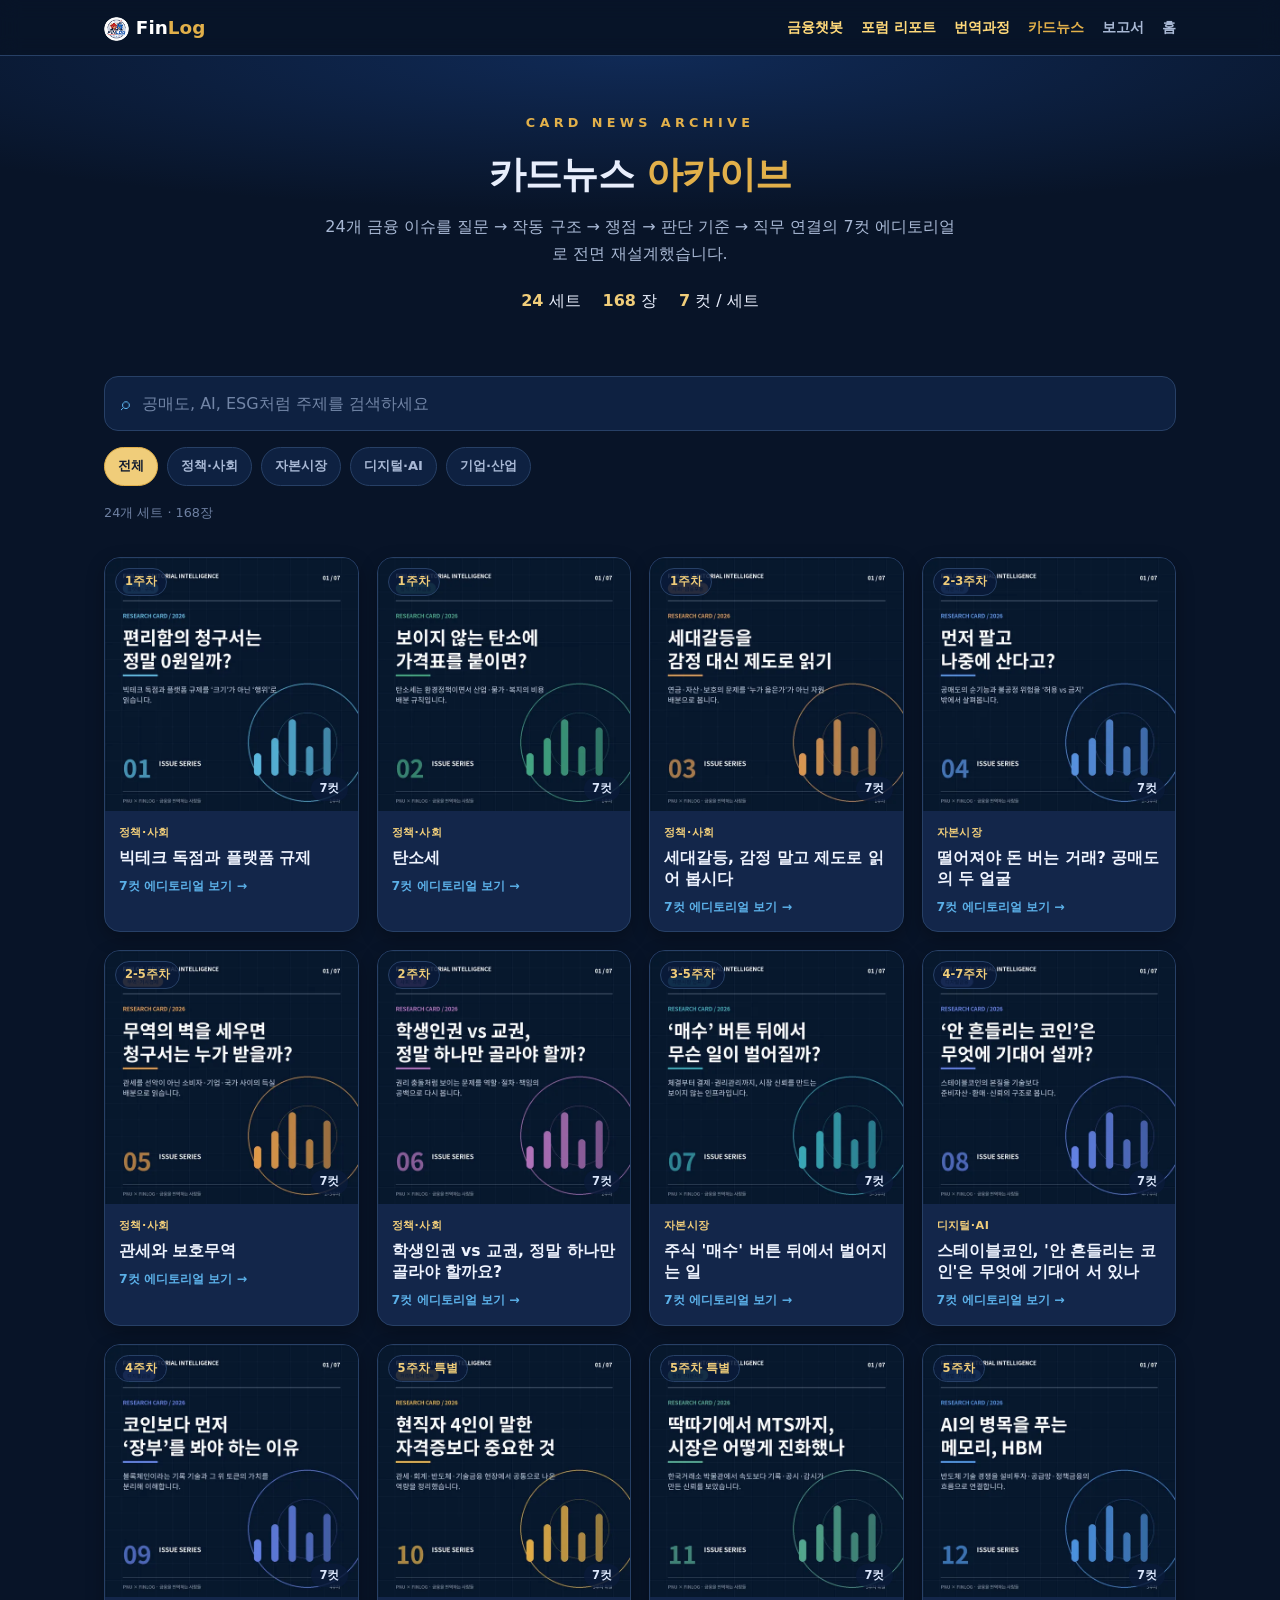
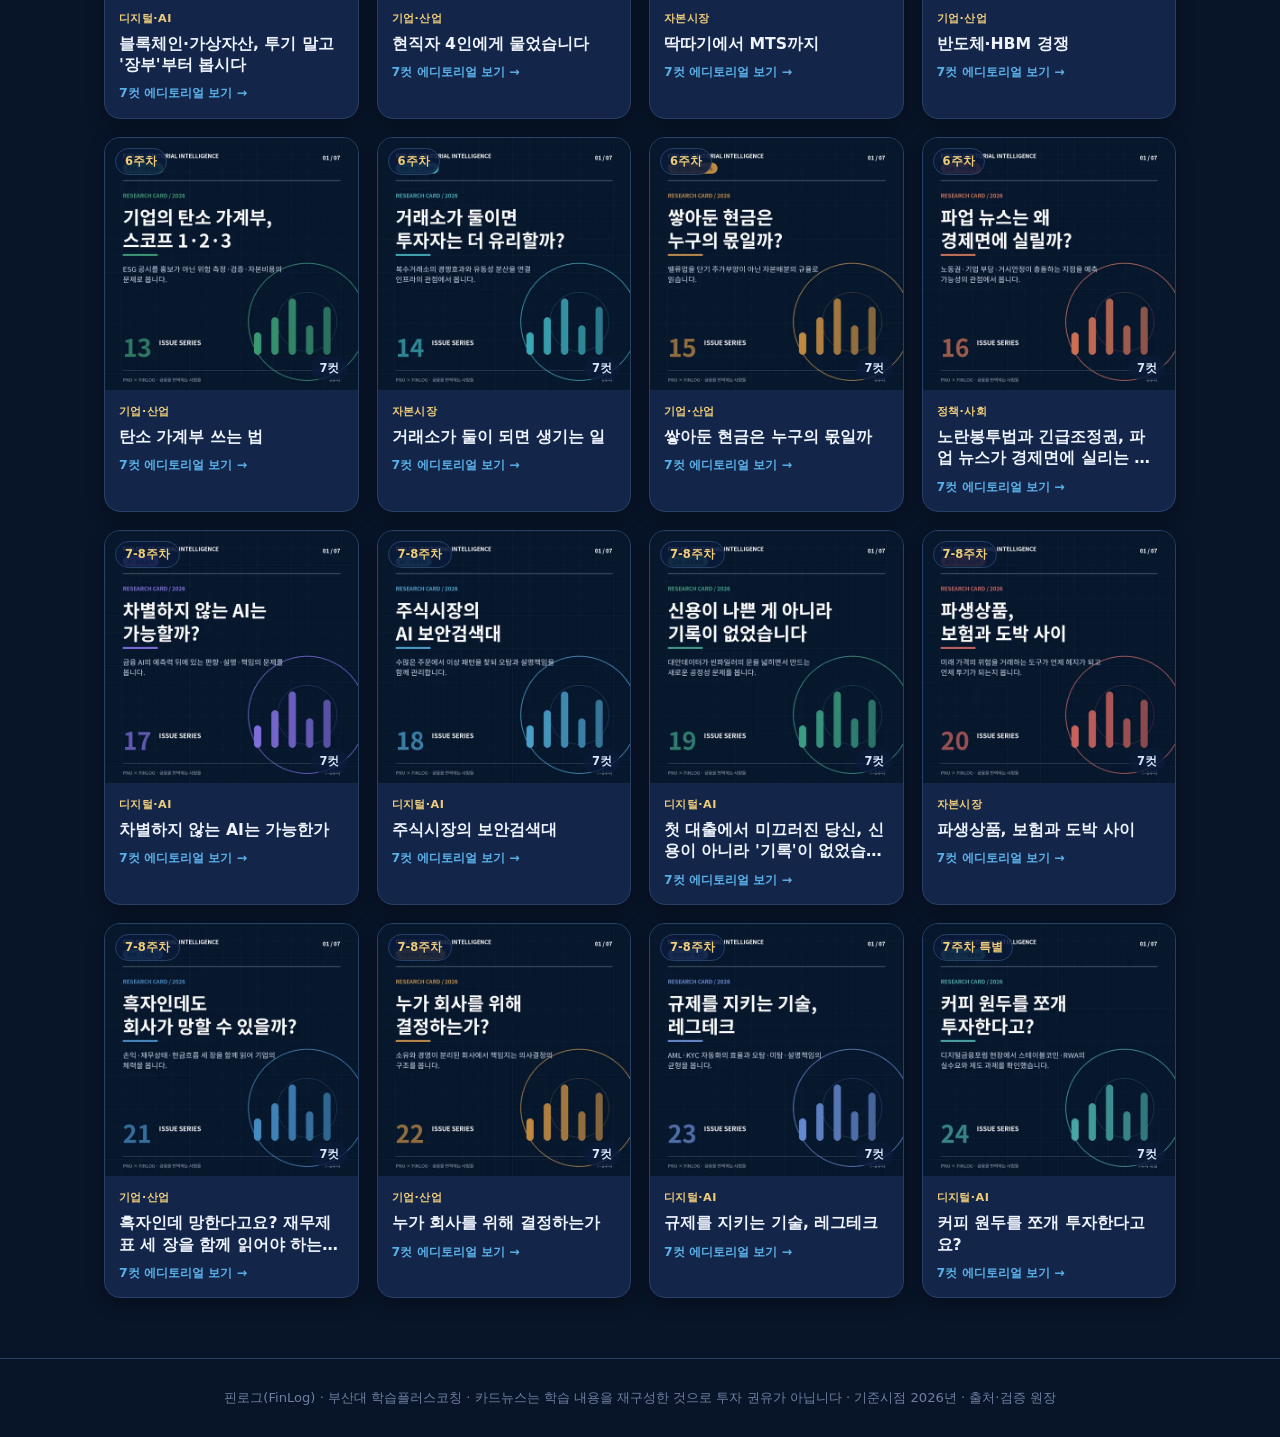
==== cards.html @ 8cf49120 "Refresh FinLog portfolio and source review" ====
<!DOCTYPE html>
<html lang="ko">
<head>
<meta charset="UTF-8"><meta http-equiv="Content-Security-Policy" content="default-src 'self'; script-src 'self' 'unsafe-inline'; style-src 'self' 'unsafe-inline'; img-src 'self' data:; font-src 'self' data:; connect-src 'none'; object-src 'none'; base-uri 'self'; form-action 'none'"><meta name="referrer" content="strict-origin-when-cross-origin">
<meta name="viewport" content="width=device-width, initial-scale=1.0">
<meta name="description" content="핀로그(FinLog) 카드뉴스 아카이브 — 24개 금융·시사 주제를 질문·구조·쟁점·판단 기준의 7컷 에디토리얼로 재설계한 총 168장.">
<link rel="icon" href="assets/images/brand/finlog-mark.png">
<title>카드뉴스 · 핀로그 포트폴리오</title>
<link rel="stylesheet" href="assets/site-upgrade.css">
<script defer src="assets/site-upgrade.js"></script>
<style>
:root{--navy:#0a1b3a;--navy2:#0d2350;--card:#13264a;--bd:#274066;--cyan:#5bb0e8;--gold:#e2b04a;--gold2:#f0cd7a;--white:#fff;--gray:#a8b8d4;--grayd:#6e80a2;--bg:#081428}
*{margin:0;padding:0;box-sizing:border-box}
html{scroll-behavior:smooth}
body{font-family:'Pretendard','Apple SD Gothic Neo','Malgun Gothic','Segoe UI',system-ui,sans-serif;background:var(--bg);color:#e8eefc;line-height:1.7;-webkit-font-smoothing:antialiased;overflow-x:hidden}
.wrap{max-width:1120px;margin:0 auto;padding:0 24px}
a{color:inherit;text-decoration:none}
nav{position:sticky;top:0;z-index:50;background:rgba(8,20,40,.85);backdrop-filter:blur(10px);border-bottom:1px solid var(--bd)}
nav .wrap{display:flex;align-items:center;gap:18px;flex-wrap:wrap;padding:12px 24px}
.logo{font-size:1.15rem;font-weight:800;color:#fff;margin-right:auto}.logo b{color:var(--gold)}
nav .l{font-size:.9rem;color:var(--gray);font-weight:600;transition:.2s}nav .l:hover{color:var(--gold2)}
nav .l.ext{color:#ffd97a}nav .l.on{color:var(--gold);font-weight:800}
.hero{padding:56px 0 30px;text-align:center;background:radial-gradient(120% 90% at 50% 0%,#102a56 0%,var(--bg) 60%)}
.eyebrow{font-size:.8rem;letter-spacing:.34em;color:var(--gold);font-weight:800}
h1{font-size:2.3rem;font-weight:900;margin:10px 0 6px;letter-spacing:-.02em}h1 .a{color:var(--gold)}
.sub{color:var(--gray);font-size:1rem;max-width:640px;margin:0 auto}
.stat{display:inline-flex;gap:22px;margin-top:20px;flex-wrap:wrap;justify-content:center}
.stat b{color:var(--gold2)}
.archive-tools{padding:32px 0 0;display:grid;gap:16px}
.search{display:flex;align-items:center;gap:12px;background:#0e2141;border:1px solid var(--bd);border-radius:14px;padding:0 16px;transition:.2s}
.search:focus-within{border-color:var(--cyan);box-shadow:0 0 0 3px rgba(91,176,232,.12)}
.search span{color:var(--cyan);font-size:1.1rem}
.search input{width:100%;padding:13px 0;background:transparent;border:0;outline:0;color:#fff;font:inherit}
.search input::placeholder{color:#7285a6}
.filters{display:flex;flex-wrap:wrap;gap:9px}
.filter{border:1px solid var(--bd);border-radius:999px;background:#0e2141;color:var(--gray);padding:7px 13px;font:inherit;font-size:.82rem;font-weight:750;cursor:pointer;transition:.18s}
.filter:hover,.filter.on{border-color:var(--gold);color:#101b30;background:var(--gold2)}
.result{color:var(--grayd);font-size:.8rem}
.grid{display:grid;grid-template-columns:repeat(auto-fill,minmax(230px,1fr));gap:18px;padding:34px 0 60px}
.set{position:relative;border-radius:16px;overflow:hidden;border:1px solid var(--bd);background:var(--card);cursor:pointer;transition:.22s;box-shadow:0 6px 18px rgba(0,0,0,.28)}
.set:hover{transform:translateY(-5px);border-color:var(--gold);box-shadow:0 14px 30px rgba(0,0,0,.45)}
.set .cv{position:relative;aspect-ratio:1/1;overflow:hidden;background:#0d2350}
.set .cv img{width:100%;height:100%;object-fit:cover;display:block}
.set .badge{position:absolute;top:10px;left:10px;background:rgba(10,27,58,.85);color:var(--gold2);font-size:.72rem;font-weight:800;padding:3px 9px;border-radius:20px;border:1px solid var(--bd)}
.set .cnt{position:absolute;bottom:10px;right:10px;background:rgba(10,27,58,.8);color:#dbe6fb;font-size:.72rem;font-weight:700;padding:2px 8px;border-radius:20px}
.set .meta{padding:12px 14px 14px}
.set .topic{font-size:.7rem;color:var(--gold2);font-weight:800;letter-spacing:.04em;margin-bottom:5px}
.set .meta h3{font-size:.98rem;font-weight:800;color:#eef3fe;line-height:1.35;display:-webkit-box;-webkit-line-clamp:2;-webkit-box-orient:vertical;overflow:hidden}
.set .meta .go{margin-top:7px;font-size:.78rem;color:var(--cyan);font-weight:700}
.empty{grid-column:1/-1;border:1px dashed var(--bd);border-radius:16px;padding:56px 20px;text-align:center;color:var(--gray)}
footer{border-top:1px solid var(--bd);padding:28px 0;text-align:center;color:var(--grayd);font-size:.82rem}
/* 라이트박스 */
.lb{position:fixed;inset:0;z-index:100;background:rgba(4,9,20,.94);display:none;flex-direction:column;align-items:center;justify-content:center;padding:20px}
.lb.open{display:flex}
.lb .ttl{color:#dbe6fb;font-weight:800;font-size:1rem;margin-bottom:10px;text-align:center;padding:0 50px}
.lb .stage{position:relative;display:flex;align-items:center;justify-content:center;max-width:96vw}
.lb img{max-width:min(560px,92vw);max-height:74vh;border-radius:12px;box-shadow:0 20px 50px rgba(0,0,0,.6);background:#0d2350}
.lb .nav{position:absolute;top:50%;transform:translateY(-50%);width:52px;height:52px;border-radius:50%;background:rgba(226,176,74,.92);color:#241a04;border:none;font-size:1.6rem;font-weight:900;cursor:pointer;display:flex;align-items:center;justify-content:center;transition:.15s;z-index:2}
.lb .nav:hover{background:var(--gold2)}.lb .prev{left:-8px}.lb .next{right:-8px}
.lb .nav:disabled{opacity:.3;cursor:default}
.lb .bar{margin-top:14px;display:flex;gap:14px;align-items:center;color:#cfd9ee;font-weight:700}
.lb .dots{display:flex;gap:6px}
.lb .dot{width:8px;height:8px;border-radius:50%;background:#3a4d73;cursor:pointer}.lb .dot.on{background:var(--gold)}
.lb .close{position:absolute;top:16px;right:20px;width:42px;height:42px;border-radius:50%;background:rgba(255,255,255,.12);color:#fff;border:none;font-size:1.3rem;cursor:pointer}
.lb .close:hover{background:rgba(255,255,255,.25)}
.lb .hint{position:absolute;bottom:16px;color:var(--grayd);font-size:.76rem}
@media(max-width:560px){h1{font-size:1.8rem}.lb .nav{width:44px;height:44px;font-size:1.3rem}.lb .prev{left:0}.lb .next{right:0}}
</style>
<meta property="og:type" content="website">
<meta property="og:url" content="https://c1yun.github.io/finlog/">
<meta property="og:image" content="https://c1yun.github.io/finlog/og.png">
<meta property="og:image:width" content="1200"><meta property="og:image:height" content="630">
<meta name="twitter:card" content="summary_large_image">
<meta name="twitter:image" content="https://c1yun.github.io/finlog/og.png">
<meta property="og:title" content="핀로그 FinLog · 금융을 번역하는 사람들">
<meta property="og:description" content="부산대 학습플러스코칭 · 금융·시사 24개 주제를 카드뉴스·보고서·챗봇·번역과정으로 정리한 금융 학습 포트폴리오">
</head>
<body>
<nav><div class="wrap">
  <a class="logo" href="index.html"><img src="assets/images/brand/finlog-mark-small.png" alt="FinLog" style="height:1.35em;width:1.35em;border-radius:50%;vertical-align:middle;margin-right:7px" width="46" height="46" decoding="async">Fin<b>Log</b></a>
  <a class="l ext" href="chatbot.html">금융챗봇</a>
  <a class="l ext" href="forum.html">포럼 리포트</a>
  <a class="l ext" href="translator.html">번역과정</a>
  <a class="l on" href="cards.html">카드뉴스</a><a class="l" href="report.html">보고서</a>
  <a class="l" href="index.html">홈</a>
</div></nav>

<header class="hero"><div class="wrap">
  <div class="eyebrow">CARD NEWS ARCHIVE</div>
  <h1>카드뉴스 <span class="a">아카이브</span></h1>
  <p class="sub">24개 금융 이슈를 질문 → 작동 구조 → 쟁점 → 판단 기준 → 직무 연결의 7컷 에디토리얼로 전면 재설계했습니다.</p>
  <div class="stat"><div><b id="nSet">24</b> 세트</div><div><b id="nCard">168</b> 장</div><div><b>7</b> 컷 / 세트</div></div>
</div></header>

<main class="wrap" id="main-content">
  <section class="archive-tools" aria-label="카드뉴스 찾기">
    <label class="search"><span aria-hidden="true">⌕</span><input id="cardSearch" type="search" placeholder="공매도, AI, ESG처럼 주제를 검색하세요" autocomplete="off" aria-label="카드뉴스 검색"></label>
    <div class="filters" id="filters" aria-label="주제 분류"></div>
    <div class="result" id="result" aria-live="polite"></div>
  </section>
  <div class="grid" id="grid"></div>
</main>

<footer><div class="wrap">핀로그(FinLog) · 부산대 학습플러스코칭 · 카드뉴스는 학습 내용을 재구성한 것으로 투자 권유가 아닙니다 · 기준시점 2026년 · <a href="sources.html">출처·검증 원장</a></div></footer>

<div class="lb" id="lb" role="dialog" aria-modal="true">
  <button class="close" id="lbClose" aria-label="닫기">&times;</button>
  <div class="ttl" id="lbTtl"></div>
  <div class="stage">
    <button class="nav prev" id="lbPrev" aria-label="이전">&#8249;</button>
      <img id="lbImg" alt="카드뉴스" decoding="async">
    <button class="nav next" id="lbNext" aria-label="다음">&#8250;</button>
  </div>
  <div class="bar"><span id="lbCnt">1 / 7</span><div class="dots" id="lbDots"></div></div>
  <div class="hint">← → 넘기기 · Esc 닫기</div>
</div>

<script>
const SETS = [{"slug": "bigtech", "week": "1주차", "title": "빅테크 독점과 플랫폼 규제", "files": ["bigtech_01.png", "bigtech_02.png", "bigtech_03.png", "bigtech_04.png", "bigtech_05.png", "bigtech_06.png", "bigtech_07.png"]}, {"slug": "carbon-tax", "week": "1주차", "title": "탄소세", "files": ["carbon-tax_01.png", "carbon-tax_02.png", "carbon-tax_03.png", "carbon-tax_04.png", "carbon-tax_05.png", "carbon-tax_06.png", "carbon-tax_07.png"]}, {"slug": "generation-gap", "week": "1주차", "title": "세대갈등, 감정 말고 제도로 읽어 봅시다", "files": ["generation-gap_01.png", "generation-gap_02.png", "generation-gap_03.png", "generation-gap_04.png", "generation-gap_05.png", "generation-gap_06.png", "generation-gap_07.png"]}, {"slug": "short-selling", "week": "2-3주차", "title": "떨어져야 돈 버는 거래? 공매도의 두 얼굴", "files": ["short-selling_01.png", "short-selling_02.png", "short-selling_03.png", "short-selling_04.png", "short-selling_05.png", "short-selling_06.png", "short-selling_07.png"]}, {"slug": "trade-tariff", "week": "2-5주차", "title": "관세와 보호무역", "files": ["trade-tariff_01.png", "trade-tariff_02.png", "trade-tariff_03.png", "trade-tariff_04.png", "trade-tariff_05.png", "trade-tariff_06.png", "trade-tariff_07.png"]}, {"slug": "education-rights", "week": "2주차", "title": "학생인권 vs 교권, 정말 하나만 골라야 할까요?", "files": ["education-rights_01.png", "education-rights_02.png", "education-rights_03.png", "education-rights_04.png", "education-rights_05.png", "education-rights_06.png", "education-rights_07.png"]}, {"slug": "market-infra", "week": "3-5주차", "title": "주식 '매수' 버튼 뒤에서 벌어지는 일", "files": ["market-infra_01.png", "market-infra_02.png", "market-infra_03.png", "market-infra_04.png", "market-infra_05.png", "market-infra_06.png", "market-infra_07.png"]}, {"slug": "stablecoin", "week": "4-7주차", "title": "스테이블코인, '안 흔들리는 코인'은 무엇에 기대어 서 있나", "files": ["stablecoin_01.png", "stablecoin_02.png", "stablecoin_03.png", "stablecoin_04.png", "stablecoin_05.png", "stablecoin_06.png", "stablecoin_07.png"]}, {"slug": "blockchain", "week": "4주차", "title": "블록체인·가상자산, 투기 말고 '장부'부터 봅시다", "files": ["blockchain_01.png", "blockchain_02.png", "blockchain_03.png", "blockchain_04.png", "blockchain_05.png", "blockchain_06.png", "blockchain_07.png"]}, {"slug": "interview", "week": "5주차 특별", "title": "현직자 4인에게 물었습니다", "files": ["interview_01.png", "interview_02.png", "interview_03.png", "interview_04.png", "interview_05.png", "interview_06.png", "interview_07.png"]}, {"slug": "museum", "week": "5주차 특별", "title": "딱따기에서 MTS까지", "files": ["museum_01.png", "museum_02.png", "museum_03.png", "museum_04.png", "museum_05.png", "museum_06.png", "museum_07.png"]}, {"slug": "hbm", "week": "5주차", "title": "반도체·HBM 경쟁", "files": ["hbm_01.png", "hbm_02.png", "hbm_03.png", "hbm_04.png", "hbm_05.png", "hbm_06.png", "hbm_07.png"]}, {"slug": "esg", "week": "6주차", "title": "탄소 가계부 쓰는 법", "files": ["esg_01.png", "esg_02.png", "esg_03.png", "esg_04.png", "esg_05.png", "esg_06.png", "esg_07.png"]}, {"slug": "nxt", "week": "6주차", "title": "거래소가 둘이 되면 생기는 일", "files": ["nxt_01.png", "nxt_02.png", "nxt_03.png", "nxt_04.png", "nxt_05.png", "nxt_06.png", "nxt_07.png"]}, {"slug": "value-up", "week": "6주차", "title": "쌓아둔 현금은 누구의 몫일까", "files": ["value-up_01.png", "value-up_02.png", "value-up_03.png", "value-up_04.png", "value-up_05.png", "value-up_06.png", "value-up_07.png"]}, {"slug": "yellow-envelope", "week": "6주차", "title": "노란봉투법과 긴급조정권, 파업 뉴스가 경제면에 실리는 이유", "files": ["yellow-envelope_01.png", "yellow-envelope_02.png", "yellow-envelope_03.png", "yellow-envelope_04.png", "yellow-envelope_05.png", "yellow-envelope_06.png", "yellow-envelope_07.png"]}, {"slug": "ai-fairness", "week": "7-8주차", "title": "차별하지 않는 AI는 가능한가", "files": ["ai-fairness_01.png", "ai-fairness_02.png", "ai-fairness_03.png", "ai-fairness_04.png", "ai-fairness_05.png", "ai-fairness_06.png", "ai-fairness_07.png"]}, {"slug": "ai-surveillance", "week": "7-8주차", "title": "주식시장의 보안검색대", "files": ["ai-surveillance_01.png", "ai-surveillance_02.png", "ai-surveillance_03.png", "ai-surveillance_04.png", "ai-surveillance_05.png", "ai-surveillance_06.png", "ai-surveillance_07.png"]}, {"slug": "alt-data", "week": "7-8주차", "title": "첫 대출에서 미끄러진 당신, 신용이 아니라 '기록'이 없었습니다", "files": ["alt-data_01.png", "alt-data_02.png", "alt-data_03.png", "alt-data_04.png", "alt-data_05.png", "alt-data_06.png", "alt-data_07.png"]}, {"slug": "derivatives", "week": "7-8주차", "title": "파생상품, 보험과 도박 사이", "files": ["derivatives_01.png", "derivatives_02.png", "derivatives_03.png", "derivatives_04.png", "derivatives_05.png", "derivatives_06.png", "derivatives_07.png"]}, {"slug": "financials", "week": "7-8주차", "title": "흑자인데 망한다고요? 재무제표 세 장을 함께 읽어야 하는 이유", "files": ["financials_01.png", "financials_02.png", "financials_03.png", "financials_04.png", "financials_05.png", "financials_06.png", "financials_07.png"]}, {"slug": "governance", "week": "7-8주차", "title": "누가 회사를 위해 결정하는가", "files": ["governance_01.png", "governance_02.png", "governance_03.png", "governance_04.png", "governance_05.png", "governance_06.png", "governance_07.png"]}, {"slug": "regtech", "week": "7-8주차", "title": "규제를 지키는 기술, 레그테크", "files": ["regtech_01.png", "regtech_02.png", "regtech_03.png", "regtech_04.png", "regtech_05.png", "regtech_06.png", "regtech_07.png"]}, {"slug": "forum", "week": "7주차 특별", "title": "커피 원두를 쪼개 투자한다고요?", "files": ["forum_01.png", "forum_02.png", "forum_03.png", "forum_04.png", "forum_05.png", "forum_06.png", "forum_07.png"]}];
const grid = document.getElementById('grid');
const GROUPS = {
  '정책·사회': ['bigtech','carbon-tax','generation-gap','trade-tariff','education-rights','yellow-envelope'],
  '자본시장': ['short-selling','market-infra','museum','nxt','derivatives'],
  '디지털·AI': ['stablecoin','blockchain','ai-fairness','ai-surveillance','alt-data','regtech','forum'],
  '기업·산업': ['interview','hbm','esg','value-up','financials','governance']
};
const groupOf = slug => Object.keys(GROUPS).find(name => GROUPS[name].includes(slug)) || '기타';
const filters = document.getElementById('filters');
const search = document.getElementById('cardSearch');
const result = document.getElementById('result');
let activeGroup = '전체';
['전체', ...Object.keys(GROUPS)].forEach(name => {
  const button = document.createElement('button');
  button.type = 'button';
  button.className = `filter${name === '전체' ? ' on' : ''}`;
  button.textContent = name;
  button.addEventListener('click', () => {
    activeGroup = name;
    filters.querySelectorAll('.filter').forEach(item => item.classList.toggle('on', item === button));
    renderGrid();
  });
  filters.appendChild(button);
});
function renderGrid(){
 grid.innerHTML = '';
 const query = search.value.trim().toLocaleLowerCase('ko');
 let count = 0;
 SETS.forEach((s, i) => {
  const group = groupOf(s.slug);
  if(activeGroup !== '전체' && group !== activeGroup) return;
  if(query && !`${s.title} ${s.week}`.toLocaleLowerCase('ko').includes(query)) return;
  const el = document.createElement('div');
  el.className = 'set';
  el.setAttribute('role', 'button');
  el.setAttribute('tabindex', '0');
  el.setAttribute('aria-label', `${s.title} 카드뉴스 ${s.files.length}컷 보기`);
  const cover = s.files[0].replace(/\.png$/, '.webp');
  el.innerHTML = `<div class="cv"><span class="badge">${s.week}</span><img loading="lazy" decoding="async" width="560" height="560" src="cards/thumbs/${cover}" alt="${s.title} 카드뉴스 표지"><span class="cnt">${s.files.length}컷</span></div>`
    + `<div class="meta"><div class="topic">${group}</div><h3>${s.title}</h3><div class="go">7컷 에디토리얼 보기 →</div></div>`;
  el.addEventListener('click', () => open(i));
  el.addEventListener('keydown', (event) => {
    if(event.key === 'Enter' || event.key === ' '){ event.preventDefault(); open(i); }
  });
  grid.appendChild(el);
  count += 1;
 });
 if(!count) grid.innerHTML = '<div class="empty">조건에 맞는 카드뉴스가 없습니다. 다른 검색어를 입력해 보세요.</div>';
 result.textContent = `${count}개 세트 · ${count * 7}장`;
}
search.addEventListener('input', renderGrid);
renderGrid();

const lb = document.getElementById('lb'), lbImg = document.getElementById('lbImg'), lbTtl = document.getElementById('lbTtl'),
  lbCnt = document.getElementById('lbCnt'), lbDots = document.getElementById('lbDots'),
  lbPrev = document.getElementById('lbPrev'), lbNext = document.getElementById('lbNext');
let cur = 0, idx = 0, lastFocus = null;
function open(si){ cur = si; idx = 0; lastFocus = document.activeElement; render(); lb.classList.add('open'); document.body.style.overflow='hidden'; document.getElementById('lbClose').focus(); }
function close(){ lb.classList.remove('open'); document.body.style.overflow=''; if(lastFocus) lastFocus.focus(); }
function render(){
  const s = SETS[cur];
  lbImg.src = 'cards/' + s.files[idx];
  lbImg.alt = `${s.title} 카드뉴스 ${idx + 1}번째 컷`;
  lbTtl.textContent = `${s.week} · ${s.title}`;
  lbCnt.textContent = `${idx+1} / ${s.files.length}`;
  lbPrev.disabled = idx===0; lbNext.disabled = idx===s.files.length-1;
  lbDots.innerHTML = s.files.map((_,k)=>`<span class="dot ${k===idx?'on':''}" data-k="${k}"></span>`).join('');
  lbDots.querySelectorAll('.dot').forEach(d=>d.addEventListener('click',()=>{idx=+d.dataset.k;render();}));
  // 다음 컷 미리 로드
  if(idx+1<s.files.length){ const p=new Image(); p.decoding='async'; p.src='cards/'+s.files[idx+1]; }
}
function step(d){ const n=SETS[cur].files.length; idx=Math.min(n-1,Math.max(0,idx+d)); render(); }
lbNext.addEventListener('click',()=>step(1)); lbPrev.addEventListener('click',()=>step(-1));
document.getElementById('lbClose').addEventListener('click',close);
lb.addEventListener('click',e=>{ if(e.target===lb) close(); });
document.addEventListener('keydown',e=>{ if(!lb.classList.contains('open'))return;
  if(e.key==='ArrowRight')step(1); else if(e.key==='ArrowLeft')step(-1); else if(e.key==='Escape')close(); });
let tx=0; lb.addEventListener('touchstart',e=>tx=e.touches[0].clientX,{passive:true});
lb.addEventListener('touchend',e=>{ const dx=e.changedTouches[0].clientX-tx; if(Math.abs(dx)>45) step(dx<0?1:-1); },{passive:true});
document.getElementById('nSet').textContent = SETS.length;
document.getElementById('nCard').textContent = SETS.reduce((a,s)=>a+s.files.length,0);
</script>
<!--navlogo--></body>
</html>
---- assets/site-upgrade.css ----
:root {
  --finlog-focus: #7dd3fc;
  --finlog-viewer-bg: rgba(3, 9, 22, .96);
}

html {
  scroll-behavior: smooth;
}

:focus-visible {
  outline: 3px solid var(--finlog-focus) !important;
  outline-offset: 3px !important;
}

.finlog-skip-link {
  position: fixed;
  top: 12px;
  left: 12px;
  z-index: 100002;
  padding: 10px 14px;
  border-radius: 10px;
  background: #fff;
  color: #07152d;
  font: 800 14px/1.2 "Pretendard", "Malgun Gothic", sans-serif;
  text-decoration: none;
  transform: translateY(-160%);
  transition: transform .18s ease;
}

.finlog-skip-link:focus {
  transform: translateY(0);
}

.finlog-progress {
  position: fixed;
  inset: 0 auto auto 0;
  z-index: 100001;
  width: 0;
  height: 3px;
  pointer-events: none;
  background: linear-gradient(90deg, #5bb0e8, #f0cd7a);
  box-shadow: 0 0 14px rgba(91, 176, 232, .55);
}

img[data-finlog-image] {
  transition: opacity .22s ease, filter .22s ease, transform .28s ease;
}

img[data-finlog-image]:not(.is-loaded) {
  opacity: .72;
  filter: saturate(.75);
}

img[data-finlog-image].is-loaded {
  opacity: 1;
}

img.image-unavailable {
  min-height: 120px;
  background: linear-gradient(135deg, #13264a, #1d355f);
  opacity: .45;
}

img[data-image-viewer] {
  cursor: zoom-in;
}

.finlog-image-viewer {
  width: min(96vw, 1280px);
  max-width: none;
  height: min(94vh, 920px);
  max-height: none;
  padding: 0;
  overflow: hidden;
  border: 1px solid rgba(255, 255, 255, .16);
  border-radius: 18px;
  background: var(--finlog-viewer-bg);
  color: #fff;
  box-shadow: 0 30px 90px rgba(0, 0, 0, .65);
}

.finlog-image-viewer::backdrop {
  background: rgba(1, 5, 14, .88);
  backdrop-filter: blur(8px);
}

.finlog-image-viewer__stage {
  position: relative;
  display: grid;
  place-items: center;
  height: calc(100% - 66px);
  padding: 18px 68px;
}

.finlog-image-viewer__image {
  width: auto;
  max-width: 100%;
  height: auto;
  max-height: 100%;
  object-fit: contain;
  border-radius: 10px;
  background: #fff;
  box-shadow: 0 18px 54px rgba(0, 0, 0, .44);
}

.finlog-image-viewer__bar {
  display: grid;
  grid-template-columns: 1fr auto;
  align-items: center;
  gap: 18px;
  min-height: 66px;
  padding: 12px 18px;
  border-top: 1px solid rgba(255, 255, 255, .12);
  background: rgba(9, 21, 42, .95);
}

.finlog-image-viewer__caption {
  overflow: hidden;
  color: #d9e4f8;
  font: 650 14px/1.45 "Pretendard", "Malgun Gothic", sans-serif;
  text-overflow: ellipsis;
  white-space: nowrap;
}

.finlog-image-viewer__count {
  color: #f0cd7a;
  font: 800 13px/1 "Pretendard", "Malgun Gothic", sans-serif;
}

.finlog-image-viewer button {
  display: grid;
  place-items: center;
  width: 44px;
  height: 44px;
  border: 1px solid rgba(255, 255, 255, .22);
  border-radius: 999px;
  background: rgba(11, 27, 57, .82);
  color: #fff;
  font: 700 24px/1 sans-serif;
  cursor: pointer;
}

.finlog-image-viewer__close {
  position: absolute;
  z-index: 2;
  top: 14px;
  right: 14px;
}

.finlog-image-viewer__prev,
.finlog-image-viewer__next {
  position: absolute;
  z-index: 2;
  top: 50%;
  transform: translateY(-50%);
}

.finlog-image-viewer__prev { left: 14px; }
.finlog-image-viewer__next { right: 14px; }

.finlog-image-viewer button:hover {
  border-color: #f0cd7a;
  color: #f0cd7a;
}

@media (max-width: 700px) {
  .finlog-image-viewer {
    width: 100vw;
    height: 100dvh;
    border: 0;
    border-radius: 0;
  }

  .finlog-image-viewer__stage {
    padding: 62px 12px 16px;
  }

  .finlog-image-viewer__prev,
  .finlog-image-viewer__next {
    top: auto;
    bottom: 78px;
  }
}

@media (prefers-reduced-motion: reduce) {
  html { scroll-behavior: auto; }
  *, *::before, *::after {
    scroll-behavior: auto !important;
    animation-duration: .01ms !important;
    animation-iteration-count: 1 !important;
    transition-duration: .01ms !important;
  }
}
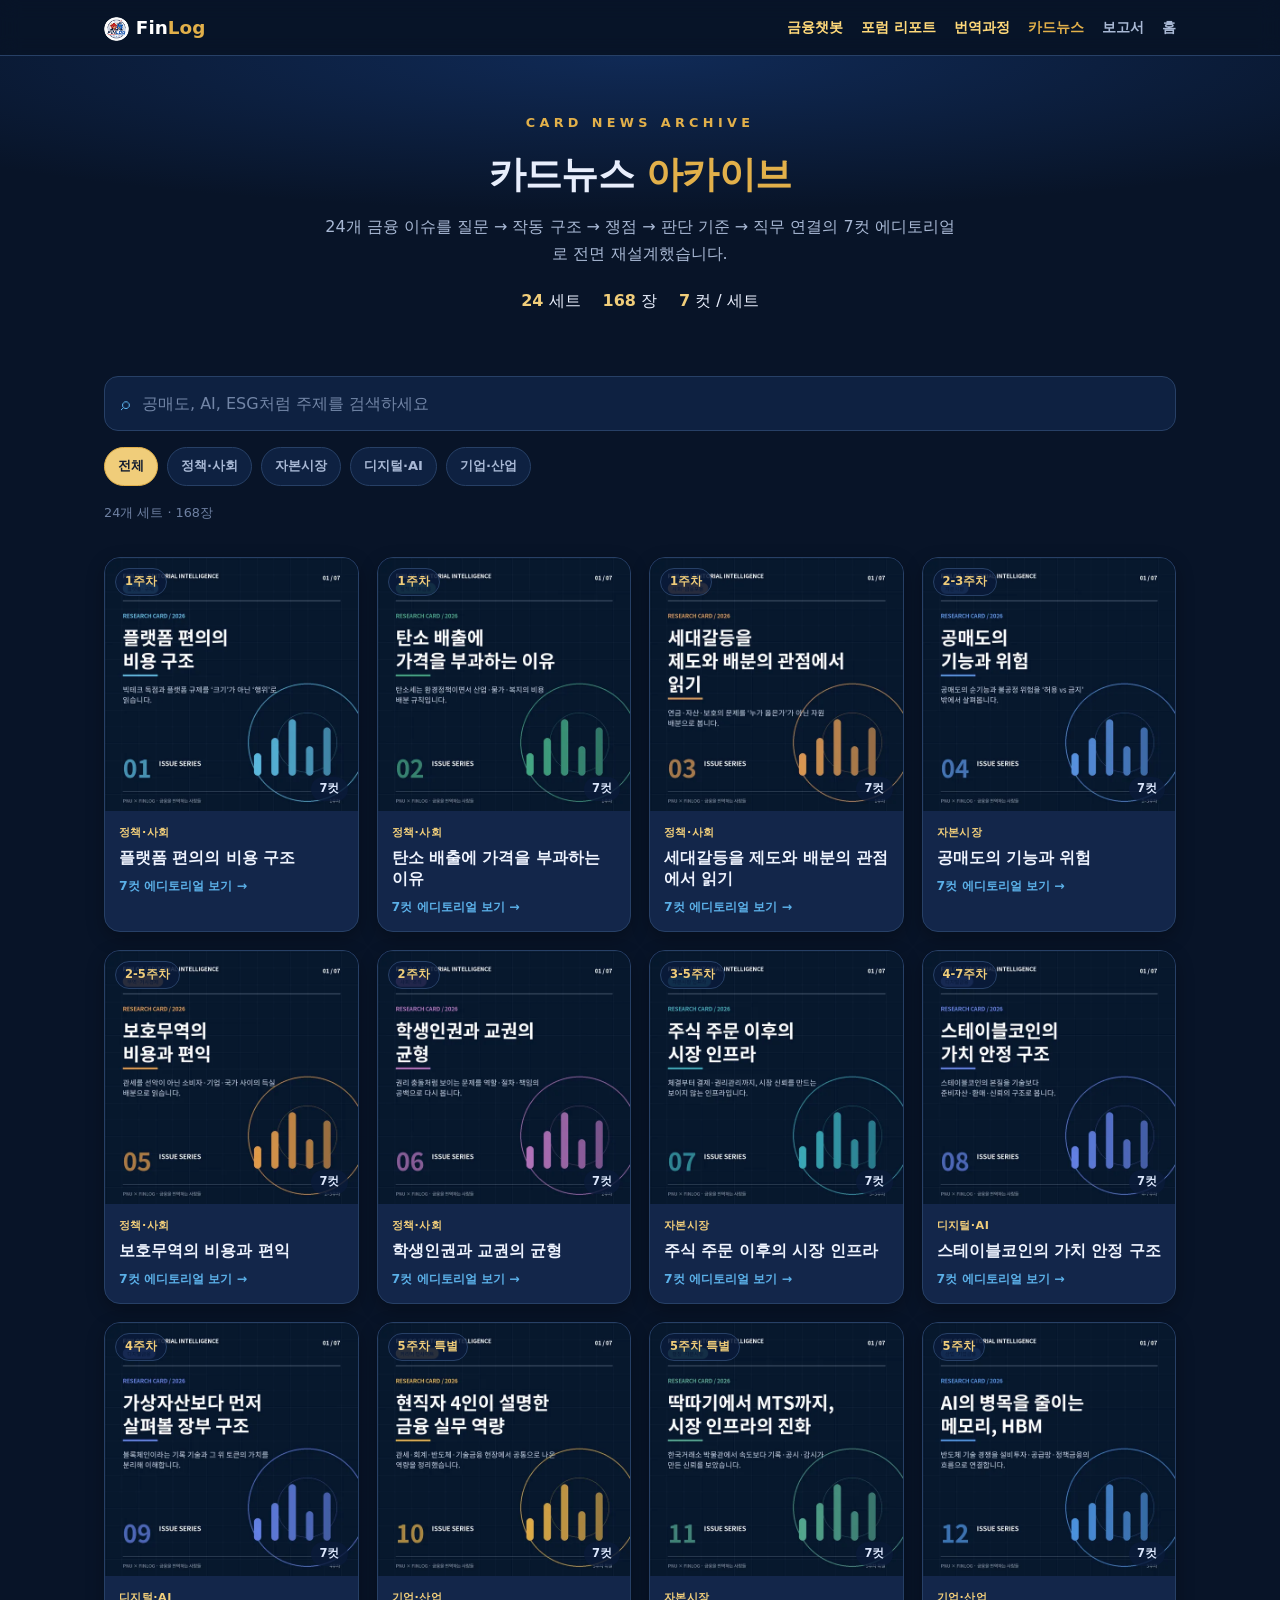
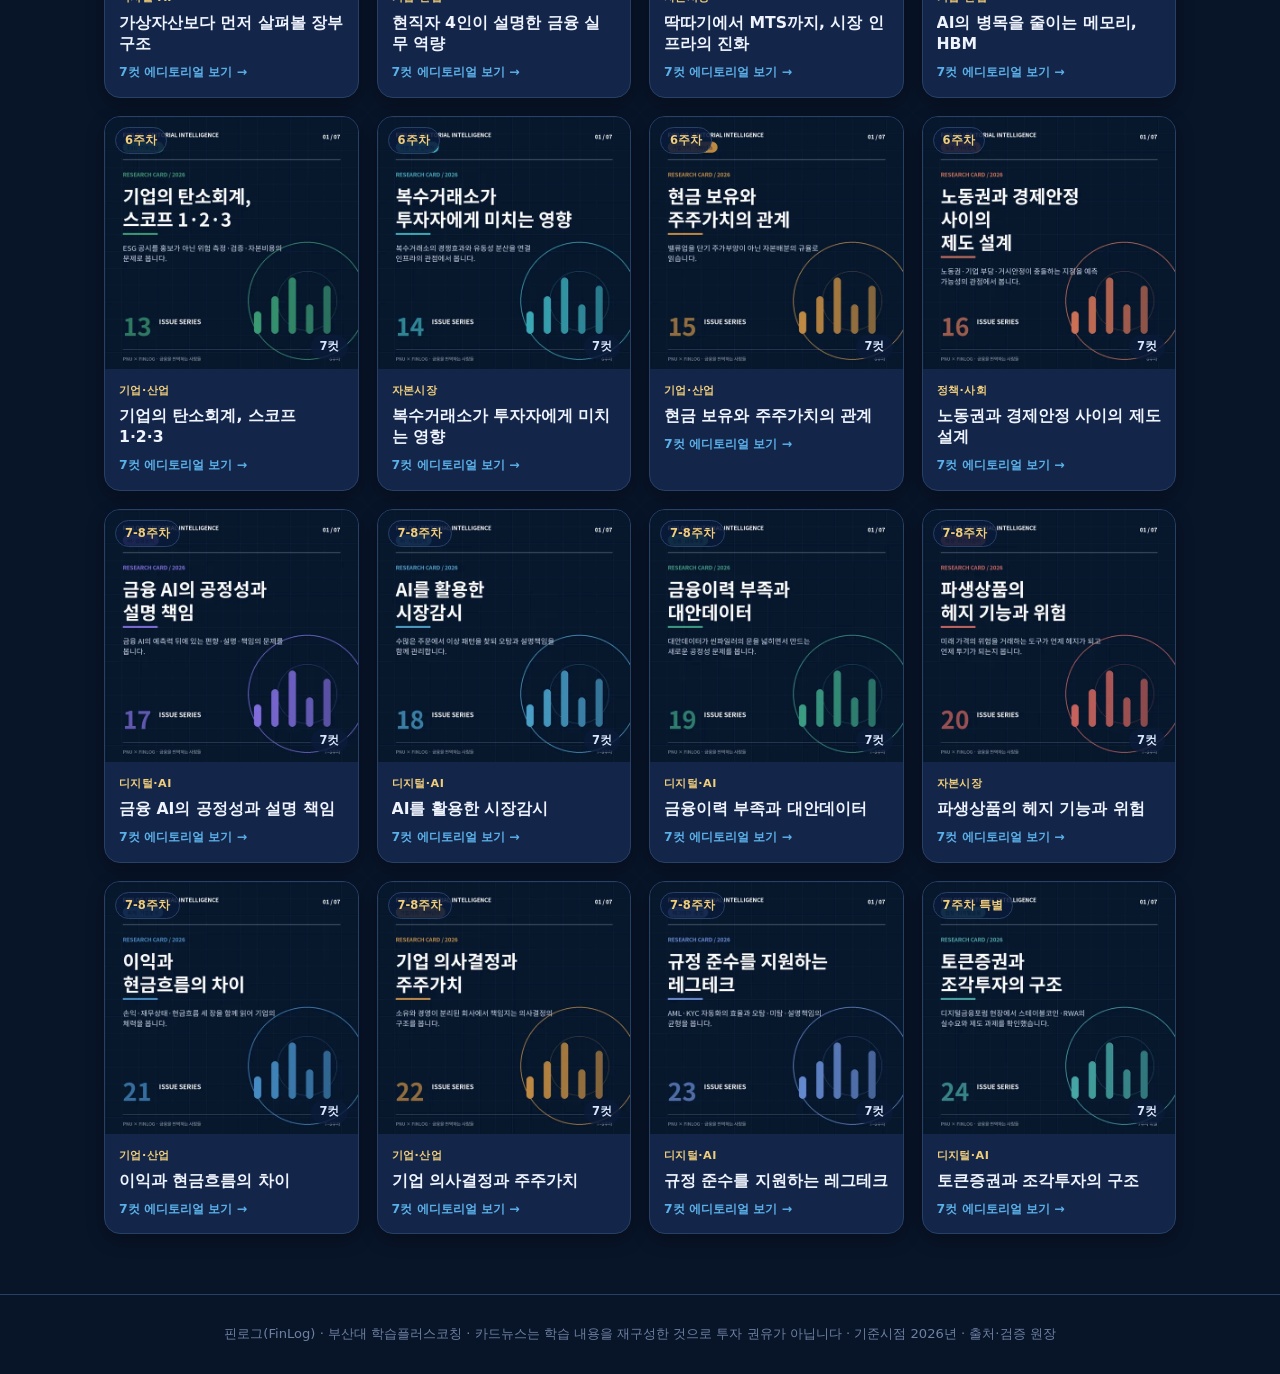
==== commit cec7fd78: "Refine FinLog editorial voice" ====
--- a/cards.html
+++ b/cards.html
@@ -116,7 +116,7 @@
 </div>
 
 <script>
-const SETS = [{"slug": "bigtech", "week": "1주차", "title": "빅테크 독점과 플랫폼 규제", "files": ["bigtech_01.png", "bigtech_02.png", "bigtech_03.png", "bigtech_04.png", "bigtech_05.png", "bigtech_06.png", "bigtech_07.png"]}, {"slug": "carbon-tax", "week": "1주차", "title": "탄소세", "files": ["carbon-tax_01.png", "carbon-tax_02.png", "carbon-tax_03.png", "carbon-tax_04.png", "carbon-tax_05.png", "carbon-tax_06.png", "carbon-tax_07.png"]}, {"slug": "generation-gap", "week": "1주차", "title": "세대갈등, 감정 말고 제도로 읽어 봅시다", "files": ["generation-gap_01.png", "generation-gap_02.png", "generation-gap_03.png", "generation-gap_04.png", "generation-gap_05.png", "generation-gap_06.png", "generation-gap_07.png"]}, {"slug": "short-selling", "week": "2-3주차", "title": "떨어져야 돈 버는 거래? 공매도의 두 얼굴", "files": ["short-selling_01.png", "short-selling_02.png", "short-selling_03.png", "short-selling_04.png", "short-selling_05.png", "short-selling_06.png", "short-selling_07.png"]}, {"slug": "trade-tariff", "week": "2-5주차", "title": "관세와 보호무역", "files": ["trade-tariff_01.png", "trade-tariff_02.png", "trade-tariff_03.png", "trade-tariff_04.png", "trade-tariff_05.png", "trade-tariff_06.png", "trade-tariff_07.png"]}, {"slug": "education-rights", "week": "2주차", "title": "학생인권 vs 교권, 정말 하나만 골라야 할까요?", "files": ["education-rights_01.png", "education-rights_02.png", "education-rights_03.png", "education-rights_04.png", "education-rights_05.png", "education-rights_06.png", "education-rights_07.png"]}, {"slug": "market-infra", "week": "3-5주차", "title": "주식 '매수' 버튼 뒤에서 벌어지는 일", "files": ["market-infra_01.png", "market-infra_02.png", "market-infra_03.png", "market-infra_04.png", "market-infra_05.png", "market-infra_06.png", "market-infra_07.png"]}, {"slug": "stablecoin", "week": "4-7주차", "title": "스테이블코인, '안 흔들리는 코인'은 무엇에 기대어 서 있나", "files": ["stablecoin_01.png", "stablecoin_02.png", "stablecoin_03.png", "stablecoin_04.png", "stablecoin_05.png", "stablecoin_06.png", "stablecoin_07.png"]}, {"slug": "blockchain", "week": "4주차", "title": "블록체인·가상자산, 투기 말고 '장부'부터 봅시다", "files": ["blockchain_01.png", "blockchain_02.png", "blockchain_03.png", "blockchain_04.png", "blockchain_05.png", "blockchain_06.png", "blockchain_07.png"]}, {"slug": "interview", "week": "5주차 특별", "title": "현직자 4인에게 물었습니다", "files": ["interview_01.png", "interview_02.png", "interview_03.png", "interview_04.png", "interview_05.png", "interview_06.png", "interview_07.png"]}, {"slug": "museum", "week": "5주차 특별", "title": "딱따기에서 MTS까지", "files": ["museum_01.png", "museum_02.png", "museum_03.png", "museum_04.png", "museum_05.png", "museum_06.png", "museum_07.png"]}, {"slug": "hbm", "week": "5주차", "title": "반도체·HBM 경쟁", "files": ["hbm_01.png", "hbm_02.png", "hbm_03.png", "hbm_04.png", "hbm_05.png", "hbm_06.png", "hbm_07.png"]}, {"slug": "esg", "week": "6주차", "title": "탄소 가계부 쓰는 법", "files": ["esg_01.png", "esg_02.png", "esg_03.png", "esg_04.png", "esg_05.png", "esg_06.png", "esg_07.png"]}, {"slug": "nxt", "week": "6주차", "title": "거래소가 둘이 되면 생기는 일", "files": ["nxt_01.png", "nxt_02.png", "nxt_03.png", "nxt_04.png", "nxt_05.png", "nxt_06.png", "nxt_07.png"]}, {"slug": "value-up", "week": "6주차", "title": "쌓아둔 현금은 누구의 몫일까", "files": ["value-up_01.png", "value-up_02.png", "value-up_03.png", "value-up_04.png", "value-up_05.png", "value-up_06.png", "value-up_07.png"]}, {"slug": "yellow-envelope", "week": "6주차", "title": "노란봉투법과 긴급조정권, 파업 뉴스가 경제면에 실리는 이유", "files": ["yellow-envelope_01.png", "yellow-envelope_02.png", "yellow-envelope_03.png", "yellow-envelope_04.png", "yellow-envelope_05.png", "yellow-envelope_06.png", "yellow-envelope_07.png"]}, {"slug": "ai-fairness", "week": "7-8주차", "title": "차별하지 않는 AI는 가능한가", "files": ["ai-fairness_01.png", "ai-fairness_02.png", "ai-fairness_03.png", "ai-fairness_04.png", "ai-fairness_05.png", "ai-fairness_06.png", "ai-fairness_07.png"]}, {"slug": "ai-surveillance", "week": "7-8주차", "title": "주식시장의 보안검색대", "files": ["ai-surveillance_01.png", "ai-surveillance_02.png", "ai-surveillance_03.png", "ai-surveillance_04.png", "ai-surveillance_05.png", "ai-surveillance_06.png", "ai-surveillance_07.png"]}, {"slug": "alt-data", "week": "7-8주차", "title": "첫 대출에서 미끄러진 당신, 신용이 아니라 '기록'이 없었습니다", "files": ["alt-data_01.png", "alt-data_02.png", "alt-data_03.png", "alt-data_04.png", "alt-data_05.png", "alt-data_06.png", "alt-data_07.png"]}, {"slug": "derivatives", "week": "7-8주차", "title": "파생상품, 보험과 도박 사이", "files": ["derivatives_01.png", "derivatives_02.png", "derivatives_03.png", "derivatives_04.png", "derivatives_05.png", "derivatives_06.png", "derivatives_07.png"]}, {"slug": "financials", "week": "7-8주차", "title": "흑자인데 망한다고요? 재무제표 세 장을 함께 읽어야 하는 이유", "files": ["financials_01.png", "financials_02.png", "financials_03.png", "financials_04.png", "financials_05.png", "financials_06.png", "financials_07.png"]}, {"slug": "governance", "week": "7-8주차", "title": "누가 회사를 위해 결정하는가", "files": ["governance_01.png", "governance_02.png", "governance_03.png", "governance_04.png", "governance_05.png", "governance_06.png", "governance_07.png"]}, {"slug": "regtech", "week": "7-8주차", "title": "규제를 지키는 기술, 레그테크", "files": ["regtech_01.png", "regtech_02.png", "regtech_03.png", "regtech_04.png", "regtech_05.png", "regtech_06.png", "regtech_07.png"]}, {"slug": "forum", "week": "7주차 특별", "title": "커피 원두를 쪼개 투자한다고요?", "files": ["forum_01.png", "forum_02.png", "forum_03.png", "forum_04.png", "forum_05.png", "forum_06.png", "forum_07.png"]}];
+const SETS = [{"slug": "bigtech", "week": "1주차", "title": "플랫폼 편의의 비용 구조", "files": ["bigtech_01.png", "bigtech_02.png", "bigtech_03.png", "bigtech_04.png", "bigtech_05.png", "bigtech_06.png", "bigtech_07.png"]}, {"slug": "carbon-tax", "week": "1주차", "title": "탄소 배출에 가격을 부과하는 이유", "files": ["carbon-tax_01.png", "carbon-tax_02.png", "carbon-tax_03.png", "carbon-tax_04.png", "carbon-tax_05.png", "carbon-tax_06.png", "carbon-tax_07.png"]}, {"slug": "generation-gap", "week": "1주차", "title": "세대갈등을 제도와 배분의 관점에서 읽기", "files": ["generation-gap_01.png", "generation-gap_02.png", "generation-gap_03.png", "generation-gap_04.png", "generation-gap_05.png", "generation-gap_06.png", "generation-gap_07.png"]}, {"slug": "short-selling", "week": "2-3주차", "title": "공매도의 기능과 위험", "files": ["short-selling_01.png", "short-selling_02.png", "short-selling_03.png", "short-selling_04.png", "short-selling_05.png", "short-selling_06.png", "short-selling_07.png"]}, {"slug": "trade-tariff", "week": "2-5주차", "title": "보호무역의 비용과 편익", "files": ["trade-tariff_01.png", "trade-tariff_02.png", "trade-tariff_03.png", "trade-tariff_04.png", "trade-tariff_05.png", "trade-tariff_06.png", "trade-tariff_07.png"]}, {"slug": "education-rights", "week": "2주차", "title": "학생인권과 교권의 균형", "files": ["education-rights_01.png", "education-rights_02.png", "education-rights_03.png", "education-rights_04.png", "education-rights_05.png", "education-rights_06.png", "education-rights_07.png"]}, {"slug": "market-infra", "week": "3-5주차", "title": "주식 주문 이후의 시장 인프라", "files": ["market-infra_01.png", "market-infra_02.png", "market-infra_03.png", "market-infra_04.png", "market-infra_05.png", "market-infra_06.png", "market-infra_07.png"]}, {"slug": "stablecoin", "week": "4-7주차", "title": "스테이블코인의 가치 안정 구조", "files": ["stablecoin_01.png", "stablecoin_02.png", "stablecoin_03.png", "stablecoin_04.png", "stablecoin_05.png", "stablecoin_06.png", "stablecoin_07.png"]}, {"slug": "blockchain", "week": "4주차", "title": "가상자산보다 먼저 살펴볼 장부 구조", "files": ["blockchain_01.png", "blockchain_02.png", "blockchain_03.png", "blockchain_04.png", "blockchain_05.png", "blockchain_06.png", "blockchain_07.png"]}, {"slug": "interview", "week": "5주차 특별", "title": "현직자 4인이 설명한 금융 실무 역량", "files": ["interview_01.png", "interview_02.png", "interview_03.png", "interview_04.png", "interview_05.png", "interview_06.png", "interview_07.png"]}, {"slug": "museum", "week": "5주차 특별", "title": "딱따기에서 MTS까지, 시장 인프라의 진화", "files": ["museum_01.png", "museum_02.png", "museum_03.png", "museum_04.png", "museum_05.png", "museum_06.png", "museum_07.png"]}, {"slug": "hbm", "week": "5주차", "title": "AI의 병목을 줄이는 메모리, HBM", "files": ["hbm_01.png", "hbm_02.png", "hbm_03.png", "hbm_04.png", "hbm_05.png", "hbm_06.png", "hbm_07.png"]}, {"slug": "esg", "week": "6주차", "title": "기업의 탄소회계, 스코프 1·2·3", "files": ["esg_01.png", "esg_02.png", "esg_03.png", "esg_04.png", "esg_05.png", "esg_06.png", "esg_07.png"]}, {"slug": "nxt", "week": "6주차", "title": "복수거래소가 투자자에게 미치는 영향", "files": ["nxt_01.png", "nxt_02.png", "nxt_03.png", "nxt_04.png", "nxt_05.png", "nxt_06.png", "nxt_07.png"]}, {"slug": "value-up", "week": "6주차", "title": "현금 보유와 주주가치의 관계", "files": ["value-up_01.png", "value-up_02.png", "value-up_03.png", "value-up_04.png", "value-up_05.png", "value-up_06.png", "value-up_07.png"]}, {"slug": "yellow-envelope", "week": "6주차", "title": "노동권과 경제안정 사이의 제도 설계", "files": ["yellow-envelope_01.png", "yellow-envelope_02.png", "yellow-envelope_03.png", "yellow-envelope_04.png", "yellow-envelope_05.png", "yellow-envelope_06.png", "yellow-envelope_07.png"]}, {"slug": "ai-fairness", "week": "7-8주차", "title": "금융 AI의 공정성과 설명 책임", "files": ["ai-fairness_01.png", "ai-fairness_02.png", "ai-fairness_03.png", "ai-fairness_04.png", "ai-fairness_05.png", "ai-fairness_06.png", "ai-fairness_07.png"]}, {"slug": "ai-surveillance", "week": "7-8주차", "title": "AI를 활용한 시장감시", "files": ["ai-surveillance_01.png", "ai-surveillance_02.png", "ai-surveillance_03.png", "ai-surveillance_04.png", "ai-surveillance_05.png", "ai-surveillance_06.png", "ai-surveillance_07.png"]}, {"slug": "alt-data", "week": "7-8주차", "title": "금융이력 부족과 대안데이터", "files": ["alt-data_01.png", "alt-data_02.png", "alt-data_03.png", "alt-data_04.png", "alt-data_05.png", "alt-data_06.png", "alt-data_07.png"]}, {"slug": "derivatives", "week": "7-8주차", "title": "파생상품의 헤지 기능과 위험", "files": ["derivatives_01.png", "derivatives_02.png", "derivatives_03.png", "derivatives_04.png", "derivatives_05.png", "derivatives_06.png", "derivatives_07.png"]}, {"slug": "financials", "week": "7-8주차", "title": "이익과 현금흐름의 차이", "files": ["financials_01.png", "financials_02.png", "financials_03.png", "financials_04.png", "financials_05.png", "financials_06.png", "financials_07.png"]}, {"slug": "governance", "week": "7-8주차", "title": "기업 의사결정과 주주가치", "files": ["governance_01.png", "governance_02.png", "governance_03.png", "governance_04.png", "governance_05.png", "governance_06.png", "governance_07.png"]}, {"slug": "regtech", "week": "7-8주차", "title": "규정 준수를 지원하는 레그테크", "files": ["regtech_01.png", "regtech_02.png", "regtech_03.png", "regtech_04.png", "regtech_05.png", "regtech_06.png", "regtech_07.png"]}, {"slug": "forum", "week": "7주차 특별", "title": "토큰증권과 조각투자의 구조", "files": ["forum_01.png", "forum_02.png", "forum_03.png", "forum_04.png", "forum_05.png", "forum_06.png", "forum_07.png"]}];
 const grid = document.getElementById('grid');
 const GROUPS = {
   '정책·사회': ['bigtech','carbon-tax','generation-gap','trade-tariff','education-rights','yellow-envelope'],
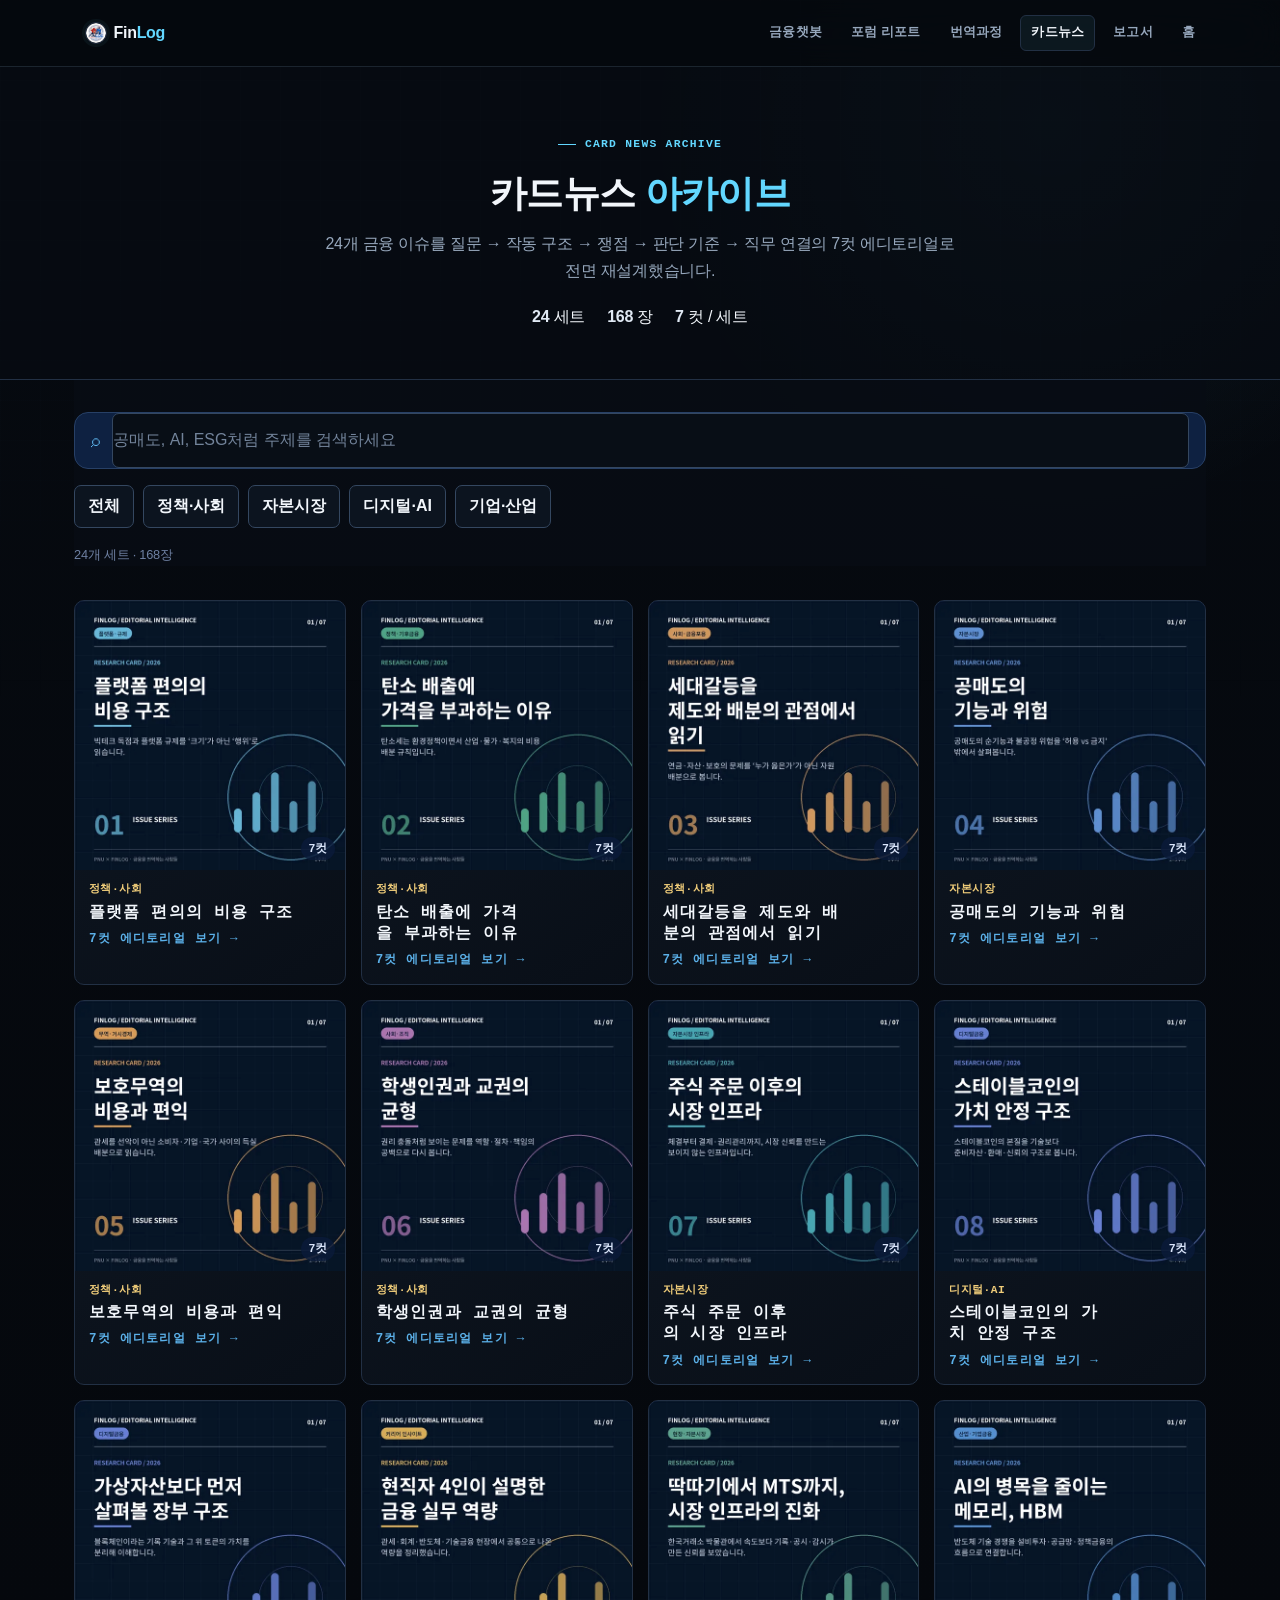
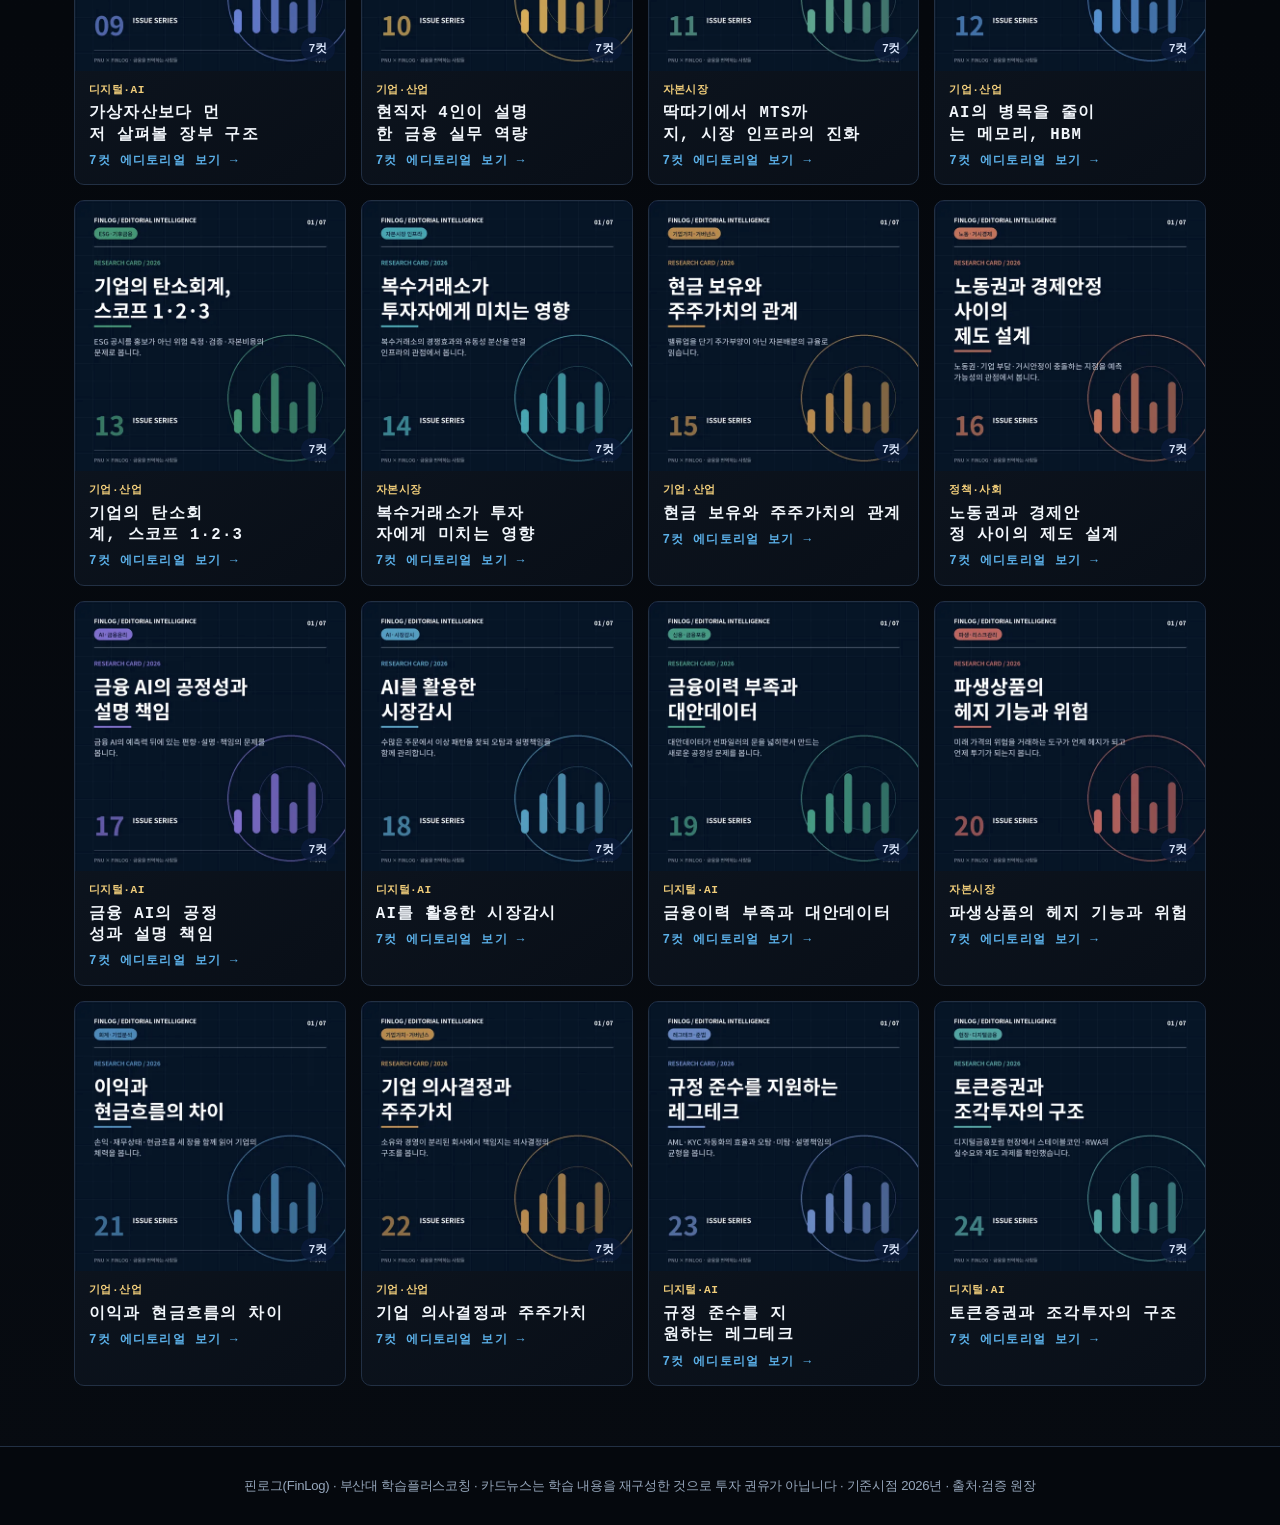
==== commit 9fbf685b: "Reframe FinLog as an AI research lab" ====
--- a/cards.html
+++ b/cards.html
@@ -74,8 +74,10 @@
 <meta name="twitter:image" content="https://c1yun.github.io/finlog/og.png">
 <meta property="og:title" content="핀로그 FinLog · 금융을 번역하는 사람들">
 <meta property="og:description" content="부산대 학습플러스코칭 · 금융·시사 24개 주제를 카드뉴스·보고서·챗봇·번역과정으로 정리한 금융 학습 포트폴리오">
+<link rel="stylesheet" href="assets/finlog-lab.css">
+<script defer src="assets/finlog-lab.js"></script>
 </head>
-<body>
+<body class="finlog-lab" data-finlog-page="cards">
 <nav><div class="wrap">
   <a class="logo" href="index.html"><img src="assets/images/brand/finlog-mark-small.png" alt="FinLog" style="height:1.35em;width:1.35em;border-radius:50%;vertical-align:middle;margin-right:7px" width="46" height="46" decoding="async">Fin<b>Log</b></a>
   <a class="l ext" href="chatbot.html">금융챗봇</a>
--- a/assets/finlog-lab.css
+++ b/assets/finlog-lab.css
@@ -0,0 +1,565 @@
+/* FinLog AI Research Lab visual system */
+:root {
+  --lab-bg: #05080d;
+  --lab-surface: #0a111b;
+  --lab-elevated: #101925;
+  --lab-panel: #0d1622;
+  --lab-line: #223044;
+  --lab-line-strong: #344760;
+  --lab-text: #f2f6fb;
+  --lab-muted: #96a7bc;
+  --lab-cyan: #62d7ff;
+  --lab-gold: #d6b36a;
+  --lab-teal: #60d6b1;
+  --lab-danger: #ff8f8f;
+  --lab-shadow: 0 24px 70px rgba(0, 0, 0, .34);
+  --lab-radius: 10px;
+  --lab-mono: "SFMono-Regular", Consolas, "Liberation Mono", monospace;
+}
+
+html { scroll-padding-top: 84px; }
+
+body.finlog-lab {
+  color: var(--lab-text);
+  background:
+    radial-gradient(circle at 82% 4%, rgba(98, 215, 255, .075), transparent 25rem),
+    linear-gradient(180deg, #060a10 0%, var(--lab-bg) 52%, #070b11 100%);
+  font-family: Pretendard, "Noto Sans KR", "Apple SD Gothic Neo", "Malgun Gothic", sans-serif;
+  line-height: 1.68;
+  letter-spacing: -.015em;
+  overflow-x: hidden;
+}
+
+body.finlog-lab::before {
+  position: fixed;
+  inset: 0;
+  z-index: -1;
+  content: "";
+  pointer-events: none;
+  background-image:
+    linear-gradient(rgba(105, 132, 162, .035) 1px, transparent 1px),
+    linear-gradient(90deg, rgba(105, 132, 162, .035) 1px, transparent 1px);
+  background-size: 40px 40px;
+  mask-image: linear-gradient(to bottom, #000, transparent 82%);
+}
+
+.finlog-lab *, .finlog-lab *::before, .finlog-lab *::after { box-sizing: border-box; }
+.finlog-lab img { max-width: 100%; }
+.finlog-lab a { text-underline-offset: 3px; }
+.finlog-lab button, .finlog-lab input, .finlog-lab select, .finlog-lab textarea { font: inherit; }
+
+.finlog-lab :focus-visible {
+  outline: 2px solid var(--lab-cyan) !important;
+  outline-offset: 3px;
+}
+
+.finlog-lab .wrap {
+  width: min(1180px, calc(100% - 48px));
+  max-width: 1180px;
+  margin-inline: auto;
+}
+
+/* Common navigation */
+.finlog-lab > nav,
+.finlog-lab .pillnav {
+  position: sticky !important;
+  top: 0 !important;
+  right: auto !important;
+  left: 0 !important;
+  transform: none !important;
+  z-index: 90 !important;
+  width: 100% !important;
+  min-height: 66px;
+  margin: 0 !important;
+  padding: 0 !important;
+  border: 0 !important;
+  border-bottom: 1px solid rgba(119, 148, 180, .2) !important;
+  border-radius: 0 !important;
+  background: rgba(5, 8, 13, .88) !important;
+  box-shadow: none !important;
+  backdrop-filter: blur(18px) saturate(125%);
+}
+
+.finlog-lab > nav .wrap,
+.finlog-lab .pillnav {
+  display: flex;
+  align-items: center;
+  gap: 7px;
+}
+
+.finlog-lab > nav .wrap { min-height: 66px; }
+.finlog-lab .pillnav { justify-content: center; padding-inline: 20px !important; }
+
+.finlog-lab > nav a,
+.finlog-lab .pillnav a {
+  display: inline-flex;
+  align-items: center;
+  min-height: 34px;
+  padding: 6px 10px !important;
+  border: 1px solid transparent !important;
+  border-radius: 6px !important;
+  color: var(--lab-muted) !important;
+  background: transparent !important;
+  font-size: .79rem !important;
+  font-weight: 700 !important;
+  letter-spacing: .015em;
+  text-decoration: none !important;
+  transition: color .18s ease, border-color .18s ease, background .18s ease;
+}
+
+.finlog-lab > nav a:hover,
+.finlog-lab .pillnav a:hover,
+.finlog-lab > nav a[aria-current="page"],
+.finlog-lab .pillnav a[aria-current="page"] {
+  color: var(--lab-text) !important;
+  border-color: var(--lab-line) !important;
+  background: rgba(98, 215, 255, .07) !important;
+}
+
+.finlog-lab .logo {
+  display: inline-flex;
+  align-items: center;
+  margin-right: auto;
+  color: var(--lab-text) !important;
+  font-size: 1rem !important;
+  font-weight: 750;
+  letter-spacing: -.02em;
+}
+
+.finlog-lab .logo b { color: var(--lab-cyan) !important; }
+.finlog-lab .logo img { border: 1px solid var(--lab-line) !important; box-shadow: 0 0 0 3px rgba(98, 215, 255, .05); }
+[data-finlog-page="index"] > nav a[href^="#"] { display: none; }
+
+/* Shared editorial surfaces */
+[data-finlog-page="index"] section { position: relative; }
+[data-finlog-page="index"] section:not(.band) { padding-block: clamp(72px, 9vw, 118px) !important; }
+[data-finlog-page="index"] section[style*="background"] { background: rgba(10, 17, 27, .72) !important; }
+[data-finlog-page="index"] section + section { border-top: 1px solid rgba(86, 111, 140, .14); }
+
+.finlog-lab .eyebrow,
+.finlog-lab .htag,
+.finlog-lab .eb,
+.finlog-lab .tag,
+.finlog-lab .meta,
+.finlog-lab .wk,
+.finlog-lab .who {
+  color: var(--lab-cyan) !important;
+  font-family: var(--lab-mono);
+  font-size: .71rem !important;
+  font-weight: 700 !important;
+  line-height: 1.4;
+  letter-spacing: .11em !important;
+  text-transform: uppercase;
+}
+
+.finlog-lab .eyebrow::before,
+.finlog-lab .htag::before,
+.finlog-lab .eb::before {
+  display: inline-block;
+  width: 18px;
+  height: 1px;
+  margin-right: 9px;
+  vertical-align: middle;
+  content: "";
+  background: currentColor;
+}
+
+.finlog-lab .bar { display: none !important; }
+.finlog-lab h1, .finlog-lab h2, .finlog-lab h3, .finlog-lab h4 { color: var(--lab-text) !important; text-wrap: balance; }
+.finlog-lab h2 { margin-top: 14px !important; font-size: clamp(2rem, 4.4vw, 3.45rem) !important; line-height: 1.15 !important; letter-spacing: -.055em !important; }
+.finlog-lab .a { color: var(--lab-cyan) !important; -webkit-text-fill-color: currentColor !important; background: none !important; }
+.finlog-lab .lead, .finlog-lab .desc, .finlog-lab p { color: var(--lab-muted); }
+.finlog-lab .lead { max-width: 790px; font-size: clamp(1rem, 1.8vw, 1.12rem) !important; line-height: 1.88 !important; }
+.finlog-lab b { color: #dfe8f3; }
+
+.finlog-lab .card,
+.finlog-lab .efc,
+.finlog-lab .flow,
+.finlog-lab .thk,
+.finlog-lab .dcard,
+.finlog-lab .tm,
+.finlog-lab .hl,
+.finlog-lab .source,
+.finlog-lab .sec,
+.finlog-lab .acc,
+.finlog-lab .set,
+.finlog-lab .policy > div,
+.finlog-lab .concl,
+.finlog-lab .toc,
+.finlog-lab .panel {
+  border: 1px solid var(--lab-line) !important;
+  border-radius: var(--lab-radius) !important;
+  background: linear-gradient(145deg, rgba(16, 25, 37, .96), rgba(9, 15, 24, .96)) !important;
+  box-shadow: none !important;
+}
+
+.finlog-lab .card,
+.finlog-lab .efc,
+.finlog-lab .thk,
+.finlog-lab .dcard,
+.finlog-lab .tm,
+.finlog-lab .hl,
+.finlog-lab .set,
+.finlog-lab .source {
+  transition: transform .18s ease, border-color .18s ease, background .18s ease;
+}
+
+.finlog-lab .card:hover,
+.finlog-lab .thk:hover,
+.finlog-lab .dcard:hover,
+.finlog-lab .hl:hover,
+.finlog-lab .set:hover,
+.finlog-lab .source:hover {
+  transform: translateY(-2px);
+  border-color: var(--lab-line-strong) !important;
+  background: linear-gradient(145deg, rgba(19, 31, 46, .98), rgba(10, 17, 27, .98)) !important;
+}
+
+.finlog-lab .btn,
+.finlog-lab .tools button,
+.finlog-lab .filters button,
+.finlog-lab .cats button,
+.finlog-lab .quick button,
+.finlog-lab button.send,
+.finlog-lab .nav button {
+  min-height: 42px;
+  border: 1px solid var(--lab-line-strong) !important;
+  border-radius: 7px !important;
+  color: var(--lab-text) !important;
+  background: rgba(13, 22, 34, .88) !important;
+  box-shadow: none !important;
+  font-weight: 750 !important;
+  text-decoration: none;
+  transition: transform .18s ease, border-color .18s ease, background .18s ease;
+}
+
+.finlog-lab .btn:hover,
+.finlog-lab button:hover { transform: translateY(-1px); border-color: var(--lab-cyan) !important; }
+.finlog-lab .btn.p,
+.finlog-lab button.active,
+.finlog-lab .filters button.active,
+.finlog-lab .cats button.active,
+.finlog-lab button.send {
+  color: #061019 !important;
+  border-color: var(--lab-cyan) !important;
+  background: var(--lab-cyan) !important;
+}
+
+/* Main recruiter-facing overview */
+[data-finlog-page="index"] .hero {
+  min-height: auto !important;
+  padding: clamp(76px, 8vw, 112px) 0 68px !important;
+  border-bottom: 1px solid var(--lab-line);
+  background: transparent !important;
+  overflow: hidden;
+}
+
+[data-finlog-page="index"] .hero::before {
+  position: absolute;
+  top: 0;
+  right: 5%;
+  width: min(42vw, 520px);
+  height: 1px;
+  content: "";
+  background: linear-gradient(90deg, transparent, var(--lab-cyan), transparent);
+  opacity: .65;
+}
+
+[data-finlog-page="index"] .hero .glow { display: none !important; }
+[data-finlog-page="index"] .hero .wrap {
+  display: grid;
+  grid-template-columns: minmax(0, 1.15fr) minmax(340px, .85fr);
+  gap: clamp(42px, 7vw, 92px);
+  align-items: center;
+}
+
+[data-finlog-page="index"] .hero .htag,
+[data-finlog-page="index"] .hero h1,
+[data-finlog-page="index"] .hero .sub,
+[data-finlog-page="index"] .hero .desc,
+[data-finlog-page="index"] .hero .cta { grid-column: 1; }
+
+[data-finlog-page="index"] .hero h1 {
+  margin: 20px 0 22px !important;
+  font-size: clamp(2.9rem, 6vw, 5.65rem) !important;
+  line-height: 1.02 !important;
+  letter-spacing: -.072em !important;
+}
+
+[data-finlog-page="index"] .hero .sub {
+  color: #cfdae7 !important;
+  font-size: clamp(1.05rem, 2vw, 1.28rem) !important;
+  font-weight: 700;
+  line-height: 1.55;
+}
+
+[data-finlog-page="index"] .hero .desc { max-width: 680px; margin-top: 18px; font-size: .98rem; line-height: 1.9; }
+[data-finlog-page="index"] .hero .cta { display: flex; flex-wrap: wrap; gap: 9px; margin-top: 27px; }
+[data-finlog-page="index"] .hero .btn { padding: 11px 15px !important; font-size: .86rem; }
+
+.lab-console {
+  grid-column: 2;
+  grid-row: 1 / span 5;
+  position: relative;
+  border: 1px solid var(--lab-line-strong);
+  border-radius: 12px;
+  background: rgba(7, 12, 19, .9);
+  box-shadow: var(--lab-shadow);
+  overflow: hidden;
+}
+
+.lab-console::after {
+  position: absolute;
+  inset: 0;
+  content: "";
+  pointer-events: none;
+  background: linear-gradient(115deg, transparent 38%, rgba(98, 215, 255, .035), transparent 62%);
+}
+
+.lab-console__head {
+  display: flex;
+  align-items: center;
+  justify-content: space-between;
+  min-height: 48px;
+  padding: 0 16px;
+  border-bottom: 1px solid var(--lab-line);
+  color: var(--lab-muted);
+  font-family: var(--lab-mono);
+  font-size: .68rem;
+  letter-spacing: .09em;
+}
+
+.lab-console__head strong { display: inline-flex; align-items: center; gap: 7px; color: var(--lab-teal); font-weight: 700; }
+.lab-console__head i { width: 7px; height: 7px; border-radius: 50%; background: var(--lab-teal); box-shadow: 0 0 14px rgba(96, 214, 177, .65); }
+.lab-console__body { padding: 20px; }
+.lab-readout { display: flex; align-items: flex-end; justify-content: space-between; gap: 16px; padding: 14px 0; border-bottom: 1px solid rgba(73, 97, 124, .28); }
+.lab-readout span { color: var(--lab-muted); font-family: var(--lab-mono); font-size: .66rem; letter-spacing: .08em; }
+.lab-readout b { color: var(--lab-text); font-family: var(--lab-mono); font-size: .9rem; letter-spacing: .02em; }
+.lab-pipeline { display: grid; grid-template-columns: repeat(4, 1fr); margin-top: 24px; border: 1px solid var(--lab-line); border-radius: 7px; overflow: hidden; }
+.lab-pipeline span { position: relative; padding: 22px 5px 9px; color: var(--lab-muted); font-family: var(--lab-mono); font-size: .58rem; text-align: center; letter-spacing: .04em; }
+.lab-pipeline span + span { border-left: 1px solid var(--lab-line); }
+.lab-pipeline span::before { position: absolute; top: 9px; left: 50%; width: 5px; height: 5px; border-radius: 50%; content: ""; background: var(--lab-cyan); transform: translateX(-50%); box-shadow: 0 0 9px rgba(98, 215, 255, .55); }
+.lab-console__body > p { margin: 17px 0 0; color: var(--lab-muted); font-size: .78rem; line-height: 1.65; }
+
+[data-finlog-page="index"] .hstats {
+  grid-column: 1 / -1;
+  width: 100%;
+  max-width: none !important;
+  margin-top: 12px !important;
+  padding-top: 24px;
+  border-top: 1px solid var(--lab-line);
+}
+
+[data-finlog-page="index"] .hstat { padding: 4px 16px 4px 0; border-right: 1px solid var(--lab-line); }
+[data-finlog-page="index"] .hstat:last-child { border-right: 0; }
+[data-finlog-page="index"] .hstat .n { color: var(--lab-text) !important; font-family: var(--lab-mono); font-size: clamp(1.55rem, 3vw, 2.25rem) !important; }
+[data-finlog-page="index"] .hstat .l { color: var(--lab-muted) !important; font-size: .78rem !important; }
+
+.recruiter-brief { padding: 0 !important; border-bottom: 1px solid var(--lab-line); background: #080d14 !important; }
+.recruiter-brief .wrap { display: grid; grid-template-columns: 1.25fr repeat(4, 1fr); align-items: stretch; }
+.brief-intro, .brief-item { min-height: 154px; padding: 27px 22px; border-right: 1px solid var(--lab-line); }
+.brief-intro { padding-left: 0; }
+.brief-intro span { color: var(--lab-gold); font-family: var(--lab-mono); font-size: .67rem; letter-spacing: .1em; }
+.brief-intro h2 { margin: 11px 0 0 !important; font-size: 1.2rem !important; line-height: 1.45 !important; letter-spacing: -.035em !important; }
+.brief-item:last-child { border-right: 0; }
+.brief-item small { display: block; margin-bottom: 13px; color: var(--lab-cyan); font-family: var(--lab-mono); font-size: .65rem; font-weight: 700; letter-spacing: .09em; }
+.brief-item p { margin: 0; color: #c0ccda; font-size: .85rem; line-height: 1.7; }
+
+[data-finlog-page="index"] .grid3 { gap: 14px !important; }
+[data-finlog-page="index"] .card { padding: 25px !important; }
+[data-finlog-page="index"] .ef { gap: 14px !important; }
+[data-finlog-page="index"] .efc { padding: 28px !important; }
+[data-finlog-page="index"] .vs { color: var(--lab-gold) !important; font-family: var(--lab-mono); }
+[data-finlog-page="index"] .flow { margin-top: 18px; padding: 24px !important; }
+[data-finlog-page="index"] .ba { border-color: rgba(70, 94, 122, .35) !important; }
+[data-finlog-page="index"] .ba .term { color: #dbe6f1 !important; }
+[data-finlog-page="index"] .ba .easy { color: var(--lab-muted) !important; }
+[data-finlog-page="index"] .ba .arrow { color: var(--lab-cyan) !important; }
+
+[data-finlog-page="index"] .tl { border-color: var(--lab-line) !important; }
+[data-finlog-page="index"] .tw .dot { border-color: var(--lab-bg) !important; background: var(--lab-cyan) !important; box-shadow: 0 0 0 1px var(--lab-line-strong); }
+[data-finlog-page="index"] .tw h4 { font-size: 1rem !important; }
+[data-finlog-page="index"] .thook { grid-template-columns: repeat(3, 1fr) !important; gap: 10px !important; }
+[data-finlog-page="index"] .thk { min-height: 185px; padding: 22px !important; }
+[data-finlog-page="index"] .thk .n { color: var(--lab-cyan) !important; font-family: var(--lab-mono); font-size: .64rem !important; letter-spacing: .08em; }
+[data-finlog-page="index"] .thk p { font-size: .84rem !important; }
+
+[data-finlog-page="index"] .deliv { grid-template-columns: repeat(3, 1fr) !important; gap: 14px !important; }
+[data-finlog-page="index"] .dcard { overflow: hidden; }
+[data-finlog-page="index"] .dcard .ph { height: 185px !important; filter: saturate(.76) contrast(1.04); }
+[data-finlog-page="index"] .dcard .ph::after { position: absolute; inset: 0; content: ""; background: linear-gradient(to top, rgba(5, 8, 13, .72), transparent 65%); }
+[data-finlog-page="index"] .dcard .ic { z-index: 1; color: var(--lab-cyan) !important; border: 1px solid rgba(98, 215, 255, .35); background: rgba(5, 8, 13, .78) !important; }
+[data-finlog-page="index"] .dcard .bd { padding: 22px !important; background: transparent !important; }
+[data-finlog-page="index"] .dcard .meta { color: var(--lab-gold) !important; }
+
+[data-finlog-page="index"] .band { padding: 0 !important; border-block: 1px solid var(--lab-line); background: rgba(98, 215, 255, .045) !important; }
+[data-finlog-page="index"] .bstat .n { color: var(--lab-text) !important; font-family: var(--lab-mono); }
+[data-finlog-page="index"] .bstat .l { color: var(--lab-muted) !important; }
+[data-finlog-page="index"] .gal { gap: 12px !important; }
+[data-finlog-page="index"] .gal img { min-height: 260px; border: 1px solid var(--lab-line) !important; border-radius: 8px !important; filter: saturate(.72) contrast(1.04); }
+[data-finlog-page="index"] .team { gap: 14px !important; }
+[data-finlog-page="index"] .tm { padding: 25px !important; }
+[data-finlog-page="index"] .tm .av { border-radius: 8px !important; color: #071019 !important; }
+
+.team-note { margin-top: 16px; padding: 28px; border: 1px solid var(--lab-line-strong); border-radius: 10px; background: linear-gradient(125deg, rgba(98, 215, 255, .055), rgba(13, 22, 34, .9) 44%, rgba(214, 179, 106, .035)); }
+.team-note h3 { margin: 10px 0 8px; font-size: 1.35rem; }
+.team-note p { max-width: 800px; margin: 0; }
+.team-note__grid { display: grid; grid-template-columns: repeat(4, 1fr); gap: 1px; margin-top: 22px; border: 1px solid var(--lab-line); border-radius: 8px; background: var(--lab-line); overflow: hidden; }
+.team-note__grid div { padding: 17px; background: rgba(7, 12, 19, .94); }
+.team-note__grid b { display: block; margin-bottom: 6px; color: var(--lab-cyan); font-family: var(--lab-mono); font-size: .67rem; letter-spacing: .06em; }
+.team-note__grid span { color: var(--lab-muted); font-size: .81rem; line-height: 1.55; }
+.team-note__links { display: flex; flex-wrap: wrap; gap: 9px; margin-top: 20px; }
+.team-note__links a { display: inline-flex; align-items: center; min-height: 38px; padding: 7px 12px; border: 1px solid var(--lab-line); border-radius: 6px; color: #dbe5f0 !important; font-size: .81rem; font-weight: 700; text-decoration: none; }
+.team-note__links a:hover { border-color: var(--lab-cyan); }
+
+[data-finlog-page="index"] .hub { gap: 9px !important; }
+[data-finlog-page="index"] .hl { padding: 20px 22px !important; }
+[data-finlog-page="index"] .hl .go { color: var(--lab-cyan) !important; }
+
+/* Archive and tools pages */
+[data-finlog-page="cards"] .hero,
+[data-finlog-page="report"] .hero,
+[data-finlog-page="deck"] .hero,
+[data-finlog-page="forum"] .hero,
+[data-finlog-page="translator"] header,
+[data-finlog-page="sources"] > header,
+[data-finlog-page="insight"] .top {
+  border-bottom: 1px solid var(--lab-line) !important;
+  background: rgba(7, 12, 19, .72) !important;
+}
+
+[data-finlog-page="cards"] .hero,
+[data-finlog-page="report"] .hero,
+[data-finlog-page="deck"] .hero { padding: 70px 24px 48px !important; }
+.finlog-lab .archive-tools,
+.finlog-lab .tools { border-color: var(--lab-line) !important; background: rgba(8, 13, 20, .9) !important; }
+.finlog-lab input,
+.finlog-lab textarea,
+.finlog-lab select {
+  color: var(--lab-text) !important;
+  border: 1px solid var(--lab-line-strong) !important;
+  border-radius: 7px !important;
+  background: #080e16 !important;
+}
+.finlog-lab input::placeholder, .finlog-lab textarea::placeholder { color: #72839a !important; }
+[data-finlog-page="cards"] .grid { gap: 15px !important; }
+[data-finlog-page="cards"] .set { overflow: hidden; }
+[data-finlog-page="cards"] .set img { filter: saturate(.82) contrast(1.03); }
+
+[data-finlog-page="translator"] .picker,
+[data-finlog-page="translator"] .stage,
+[data-finlog-page="chatbot"] .app,
+[data-finlog-page="sources"] main,
+[data-finlog-page="insight"] main,
+[data-finlog-page="forum"] main,
+[data-finlog-page="report"] main,
+[data-finlog-page="deck"] main { width: min(1120px, calc(100% - 40px)) !important; max-width: 1120px !important; margin-inline: auto !important; }
+
+[data-finlog-page="translator"] .stage { border-color: var(--lab-line) !important; border-radius: 10px !important; background: rgba(7, 12, 19, .78) !important; box-shadow: var(--lab-shadow) !important; }
+[data-finlog-page="translator"] .panel { padding: 28px !important; }
+[data-finlog-page="translator"] .tr { color: var(--lab-cyan) !important; }
+
+[data-finlog-page="chatbot"] { background: var(--lab-bg) !important; }
+[data-finlog-page="chatbot"] .app { margin-top: 28px !important; margin-bottom: 38px !important; border: 1px solid var(--lab-line-strong) !important; border-radius: 12px !important; background: rgba(7, 12, 19, .92) !important; box-shadow: var(--lab-shadow) !important; overflow: hidden; }
+[data-finlog-page="chatbot"] .app header { border-color: var(--lab-line) !important; background: #0b131e !important; }
+[data-finlog-page="chatbot"] .chat { background: #070c13 !important; }
+[data-finlog-page="chatbot"] .msg .b,
+[data-finlog-page="chatbot"] .bubble { border: 1px solid var(--lab-line) !important; border-radius: 8px !important; color: #dce6f2 !important; background: var(--lab-panel) !important; }
+[data-finlog-page="chatbot"] .msg.me .b,
+[data-finlog-page="chatbot"] .msg.user .b,
+[data-finlog-page="chatbot"] .user .bubble { border-color: rgba(98, 215, 255, .35) !important; background: rgba(26, 67, 84, .55) !important; }
+[data-finlog-page="chatbot"] .composer { border-color: var(--lab-line) !important; background: #0b131e !important; }
+.standalone-chatbot .app { height: calc(100dvh - 40px) !important; min-height: 560px; margin: 20px auto !important; }
+
+[data-finlog-page="forum"] .sec { padding: clamp(24px, 4vw, 42px) !important; }
+.finlog-lab table { color: #dbe5f0 !important; border-color: var(--lab-line) !important; background: rgba(7, 12, 19, .7) !important; }
+.finlog-lab th { color: var(--lab-cyan) !important; background: rgba(98, 215, 255, .07) !important; }
+.finlog-lab td, .finlog-lab th { border-color: var(--lab-line) !important; }
+.finlog-lab .table-shell { max-width: 100%; overflow-x: auto; border: 1px solid var(--lab-line); border-radius: 8px; }
+.finlog-lab .table-shell table { width: 100%; margin: 0 !important; border: 0 !important; }
+
+[data-finlog-page="report"] .toc,
+[data-finlog-page="deck"] .toc { position: sticky; top: 82px; z-index: 10; padding: 14px !important; background: rgba(10, 17, 27, .94) !important; backdrop-filter: blur(14px); }
+[data-finlog-page="report"] .pages img,
+[data-finlog-page="deck"] .pages img { border: 1px solid var(--lab-line) !important; border-radius: 8px !important; background: #fff; box-shadow: 0 20px 55px rgba(0, 0, 0, .25) !important; }
+
+[data-finlog-page="insight"] article { color: #cad5e2 !important; }
+[data-finlog-page="insight"] .concl { border-left: 3px solid var(--lab-gold) !important; }
+[data-finlog-page="sources"] .policy { gap: 1px !important; border: 1px solid var(--lab-line); border-radius: 9px; background: var(--lab-line); overflow: hidden; }
+[data-finlog-page="sources"] .policy > div { border: 0 !important; border-radius: 0 !important; }
+[data-finlog-page="sources"] .reviewed { color: var(--lab-gold) !important; }
+
+.finlog-lab footer { border-top: 1px solid var(--lab-line) !important; color: var(--lab-muted) !important; background: #05080d !important; }
+
+.lab-backtop {
+  position: fixed;
+  right: 20px;
+  bottom: 20px;
+  z-index: 80;
+  display: grid;
+  width: 42px;
+  height: 42px;
+  place-items: center;
+  padding: 0;
+  border: 1px solid var(--lab-line-strong) !important;
+  border-radius: 7px !important;
+  color: var(--lab-text) !important;
+  background: rgba(8, 13, 20, .9) !important;
+  box-shadow: 0 10px 30px rgba(0, 0, 0, .25) !important;
+  opacity: 0;
+  pointer-events: none;
+  transform: translateY(8px);
+  transition: opacity .18s ease, transform .18s ease, border-color .18s ease;
+  backdrop-filter: blur(12px);
+}
+
+.lab-backtop.is-visible { opacity: 1; pointer-events: auto; transform: none; }
+
+@media (max-width: 980px) {
+  [data-finlog-page="index"] .hero .wrap { grid-template-columns: 1fr; }
+  [data-finlog-page="index"] .hero .htag,
+  [data-finlog-page="index"] .hero h1,
+  [data-finlog-page="index"] .hero .sub,
+  [data-finlog-page="index"] .hero .desc,
+  [data-finlog-page="index"] .hero .cta,
+  .lab-console,
+  [data-finlog-page="index"] .hstats { grid-column: 1; }
+  .lab-console { grid-row: auto; }
+  .recruiter-brief .wrap { grid-template-columns: repeat(2, 1fr); }
+  .brief-intro { grid-column: 1 / -1; min-height: 0; padding-left: 22px; border-bottom: 1px solid var(--lab-line); }
+  .brief-item:nth-child(3) { border-right: 0; }
+  .brief-item { min-height: 132px; }
+  [data-finlog-page="index"] .deliv,
+  [data-finlog-page="index"] .thook { grid-template-columns: repeat(2, 1fr) !important; }
+  .team-note__grid { grid-template-columns: repeat(2, 1fr); }
+}
+
+@media (max-width: 720px) {
+  html { scroll-padding-top: 70px; }
+  .finlog-lab .wrap { width: min(100% - 30px, 1180px); }
+  .finlog-lab > nav, .finlog-lab .pillnav { min-height: 58px; overflow-x: auto; justify-content: flex-start; }
+  .finlog-lab > nav .wrap { width: max-content; min-width: 100%; min-height: 58px; padding-inline: 15px; }
+  .finlog-lab .pillnav { justify-content: flex-start; }
+  .finlog-lab > nav a, .finlog-lab .pillnav a { flex: 0 0 auto; white-space: nowrap; }
+  .finlog-lab .logo { position: sticky; left: 0; z-index: 2; padding-right: 10px; background: rgba(5, 8, 13, .96); }
+  [data-finlog-page="index"] section:not(.band) { padding-block: 66px !important; }
+  [data-finlog-page="index"] .hero { padding-top: 66px !important; }
+  [data-finlog-page="index"] .hero h1 { font-size: clamp(2.55rem, 13.5vw, 4.2rem) !important; }
+  [data-finlog-page="index"] .hero .cta { display: grid; grid-template-columns: 1fr 1fr; }
+  [data-finlog-page="index"] .hero .btn { justify-content: center; text-align: center; }
+  [data-finlog-page="index"] .hstats { grid-template-columns: repeat(2, 1fr) !important; gap: 20px 12px !important; }
+  [data-finlog-page="index"] .hstat:nth-child(2) { border-right: 0; }
+  .recruiter-brief .wrap { width: 100%; grid-template-columns: 1fr; }
+  .brief-intro, .brief-item { min-height: 0; padding: 22px 18px; border-right: 0; border-bottom: 1px solid var(--lab-line); }
+  .brief-item:last-child { border-bottom: 0; }
+  [data-finlog-page="index"] .deliv,
+  [data-finlog-page="index"] .thook { grid-template-columns: 1fr !important; }
+  [data-finlog-page="index"] .thk { min-height: 0; }
+  .team-note { padding: 22px; }
+  .team-note__grid { grid-template-columns: 1fr; }
+  .lab-backtop { right: 14px; bottom: 14px; }
+}
+
+@media (prefers-reduced-motion: reduce) {
+  .finlog-lab *, .finlog-lab *::before, .finlog-lab *::after { scroll-behavior: auto !important; animation: none !important; transition-duration: .01ms !important; }
+}
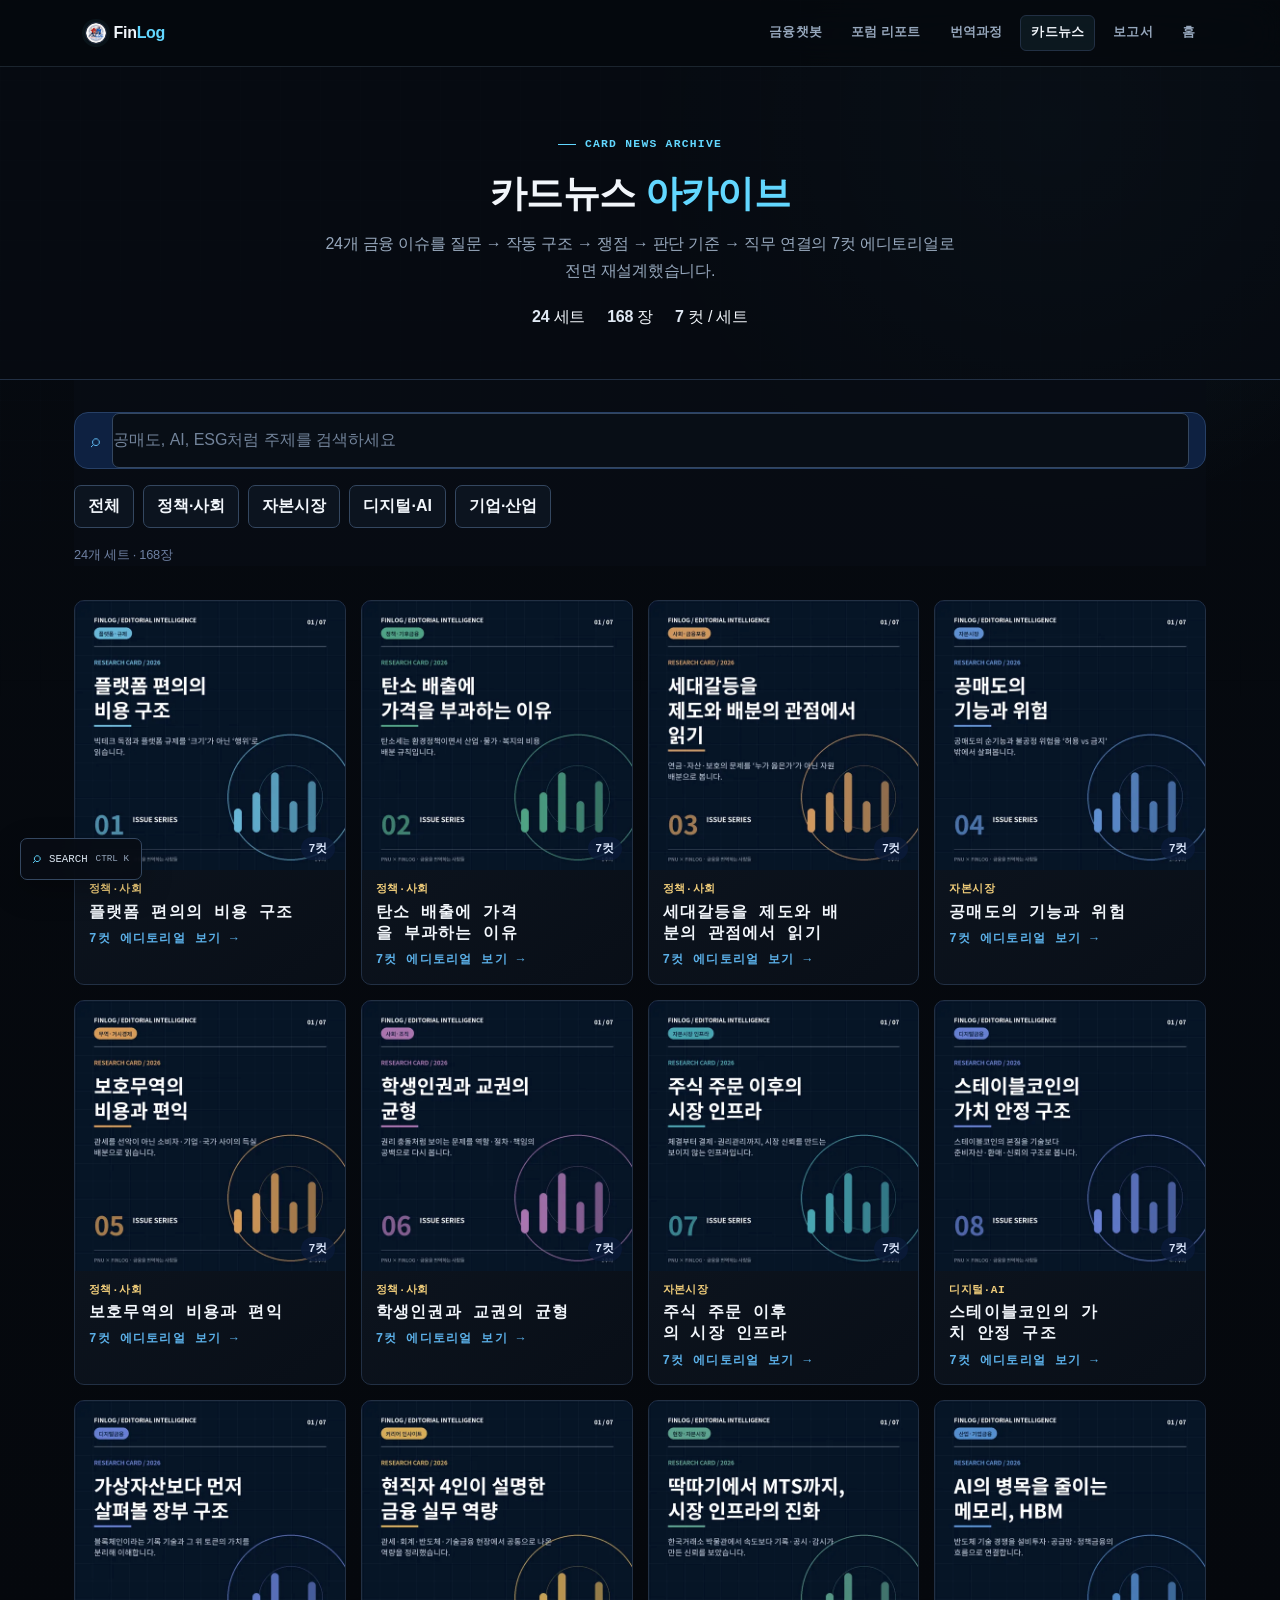
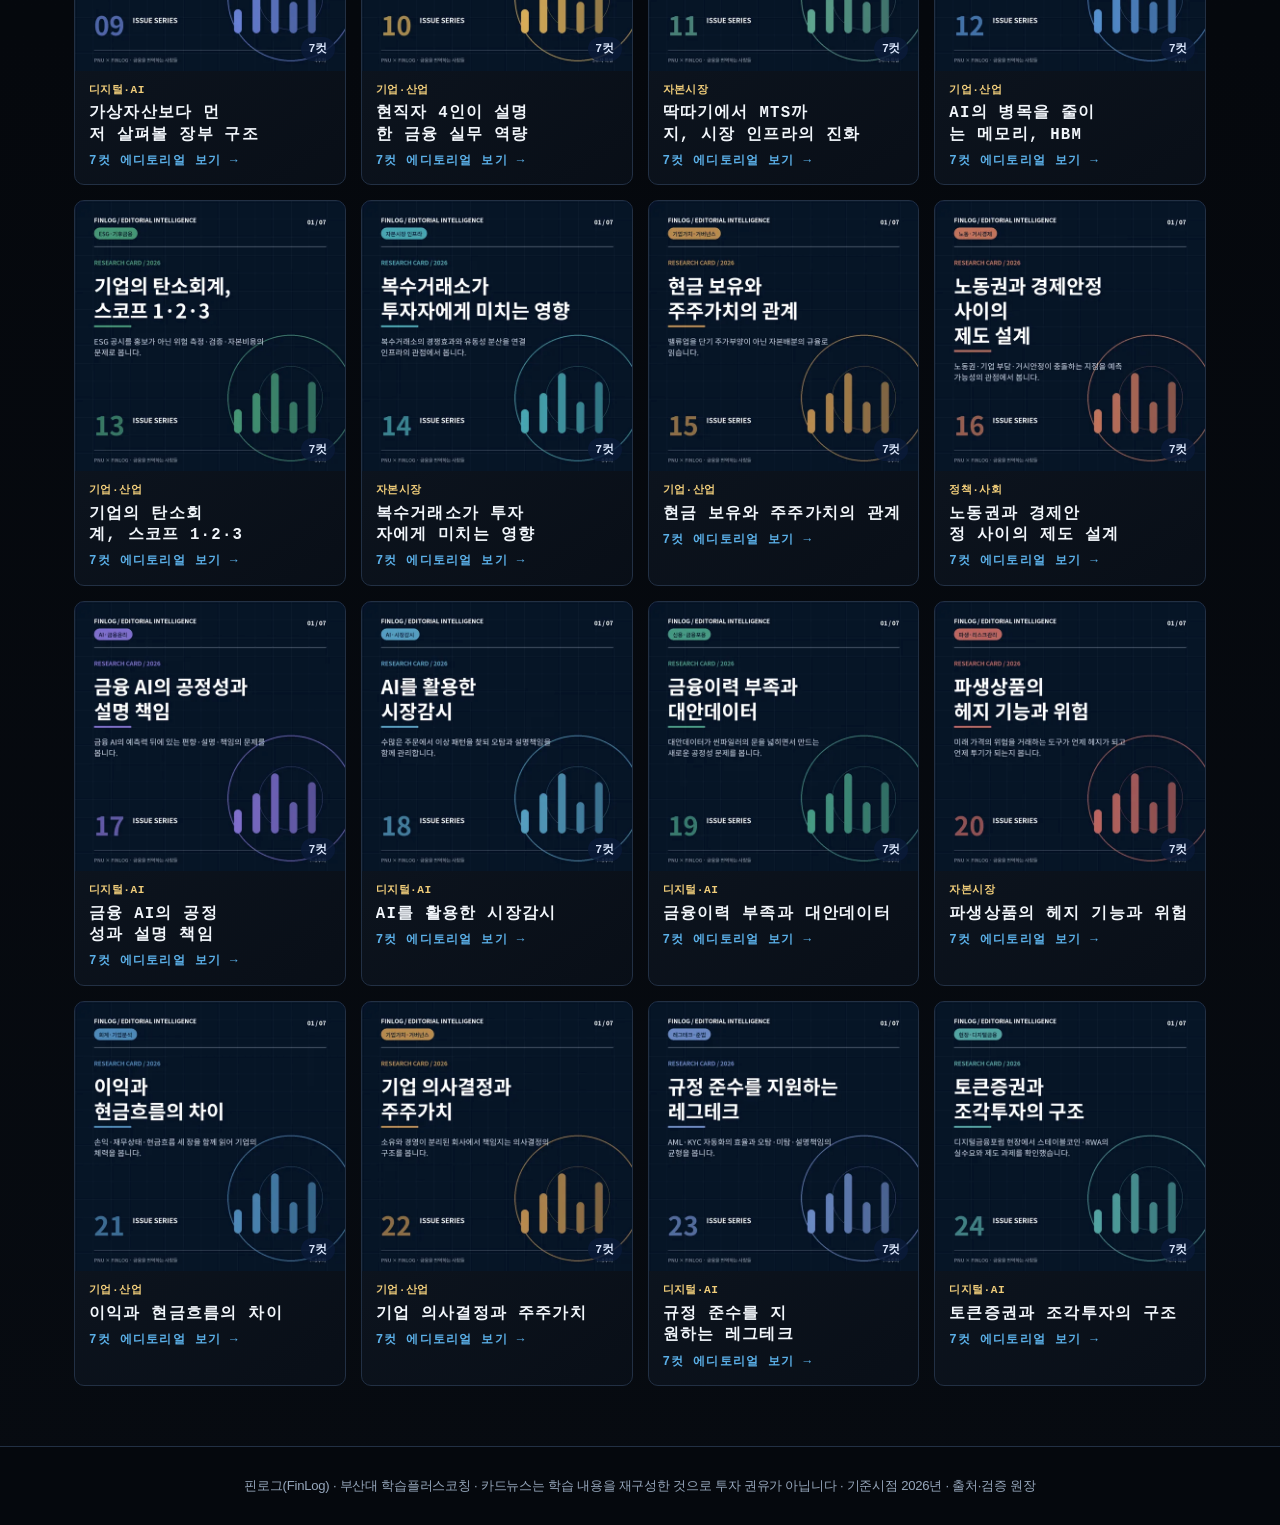
==== commit 7a4905ff: "Show individual contribution and technical proof" ====
--- a/cards.html
+++ b/cards.html
@@ -68,10 +68,10 @@
 </style>
 <meta property="og:type" content="website">
 <meta property="og:url" content="https://c1yun.github.io/finlog/">
-<meta property="og:image" content="https://c1yun.github.io/finlog/og.png">
+<meta property="og:image" content="https://c1yun.github.io/finlog/og-v2.png">
 <meta property="og:image:width" content="1200"><meta property="og:image:height" content="630">
 <meta name="twitter:card" content="summary_large_image">
-<meta name="twitter:image" content="https://c1yun.github.io/finlog/og.png">
+<meta name="twitter:image" content="https://c1yun.github.io/finlog/og-v2.png">
 <meta property="og:title" content="핀로그 FinLog · 금융을 번역하는 사람들">
 <meta property="og:description" content="부산대 학습플러스코칭 · 금융·시사 24개 주제를 카드뉴스·보고서·챗봇·번역과정으로 정리한 금융 학습 포트폴리오">
 <link rel="stylesheet" href="assets/finlog-lab.css">
--- a/assets/finlog-lab.css
+++ b/assets/finlog-lab.css
@@ -220,6 +220,7 @@
 .finlog-lab .filters button,
 .finlog-lab .cats button,
 .finlog-lab .quick button,
+.finlog-lab .tech-cap button,
 .finlog-lab button.send,
 .finlog-lab .nav button {
   min-height: 42px;
@@ -411,6 +412,99 @@
 .team-note__links { display: flex; flex-wrap: wrap; gap: 9px; margin-top: 20px; }
 .team-note__links a { display: inline-flex; align-items: center; min-height: 38px; padding: 7px 12px; border: 1px solid var(--lab-line); border-radius: 6px; color: #dbe5f0 !important; font-size: .81rem; font-weight: 700; text-decoration: none; }
 .team-note__links a:hover { border-color: var(--lab-cyan); }
+
+.contribution-note {
+  margin-top: 14px;
+  padding: 30px;
+  border: 1px solid rgba(214, 179, 106, .48);
+  border-radius: 10px;
+  background: linear-gradient(135deg, rgba(214, 179, 106, .07), rgba(13, 22, 34, .94) 42%);
+}
+
+.contribution-note h3 { margin: 10px 0 9px; font-size: clamp(1.35rem, 2.4vw, 1.75rem); }
+.contribution-note > p { max-width: 850px; margin: 0; }
+.contribution-grid { display: grid; grid-template-columns: repeat(2, 1fr); gap: 1px; margin-top: 22px; border: 1px solid var(--lab-line); border-radius: 8px; background: var(--lab-line); overflow: hidden; }
+.contribution-grid > div { min-height: 116px; padding: 20px; background: rgba(7, 12, 19, .94); }
+.contribution-grid b { display: block; margin-bottom: 7px; color: var(--lab-gold); font-family: var(--lab-mono); font-size: .68rem; letter-spacing: .065em; }
+.contribution-grid span { color: #c2cfdd; font-size: .87rem; line-height: 1.65; }
+.contribution-note .contribution-note__closing { margin-top: 18px; padding-top: 16px; border-top: 1px solid var(--lab-line); color: var(--lab-muted); font-size: .83rem; }
+
+/* Technical proof */
+[data-finlog-page="index"] #technology { background: rgba(7, 12, 19, .66) !important; }
+.tech-layout { display: grid; grid-template-columns: minmax(0, 1.05fr) minmax(350px, .95fr); gap: 16px; margin-top: 32px; align-items: stretch; }
+.tech-capabilities { display: grid; grid-template-columns: repeat(2, 1fr); gap: 10px; }
+.tech-cap { min-height: 220px; padding: 23px; border: 1px solid var(--lab-line); border-radius: 9px; background: linear-gradient(145deg, rgba(16, 25, 37, .97), rgba(8, 14, 22, .97)); }
+.tech-cap > span { color: var(--lab-cyan); font-family: var(--lab-mono); font-size: .65rem; font-weight: 700; letter-spacing: .08em; }
+.tech-cap h3 { margin: 22px 0 8px; font-size: 1.08rem; }
+.tech-cap p { margin: 0; font-size: .85rem; line-height: 1.72; }
+.tech-cap kbd { padding: 1px 5px; border: 1px solid var(--lab-line-strong); border-radius: 4px; color: #dce7f2; background: #080d14; font-family: var(--lab-mono); font-size: .7rem; box-shadow: inset 0 -1px 0 rgba(255, 255, 255, .08); }
+.tech-cap button { margin-top: 18px; padding: 8px 12px; font-family: var(--lab-mono); font-size: .72rem; cursor: pointer; }
+
+.tech-console { display: flex; min-height: 450px; flex-direction: column; border: 1px solid var(--lab-line-strong); border-radius: 10px; background: #070c13; box-shadow: var(--lab-shadow); overflow: hidden; }
+.tech-console__head { display: flex; align-items: center; justify-content: space-between; min-height: 50px; padding: 0 18px; border-bottom: 1px solid var(--lab-line); color: var(--lab-muted); font-family: var(--lab-mono); font-size: .68rem; letter-spacing: .075em; }
+.tech-console__head b { color: var(--lab-teal); font-size: .65rem; }
+.tech-pipeline { display: grid; gap: 0; margin: 0; padding: 16px 20px; list-style: none; }
+.tech-pipeline li { display: grid; grid-template-columns: 38px 1fr; gap: 12px; align-items: center; min-height: 72px; border-bottom: 1px solid rgba(73, 97, 124, .28); }
+.tech-pipeline li:last-child { border-bottom: 0; }
+.tech-pipeline i { display: grid; width: 30px; height: 30px; place-items: center; border: 1px solid rgba(98, 215, 255, .36); border-radius: 50%; color: var(--lab-cyan); font-family: var(--lab-mono); font-size: .62rem; font-style: normal; }
+.tech-pipeline b { display: block; color: #e8eff7; font-family: var(--lab-mono); font-size: .75rem; letter-spacing: .06em; }
+.tech-pipeline span { display: block; margin-top: 4px; color: var(--lab-muted); font-size: .78rem; }
+.tech-signals { display: flex; flex-wrap: wrap; gap: 7px; margin-top: auto; padding: 16px 20px; border-top: 1px solid var(--lab-line); }
+.tech-signals span { display: inline-flex; align-items: center; gap: 6px; padding: 5px 7px; border: 1px solid var(--lab-line); border-radius: 4px; color: var(--lab-muted); font-family: var(--lab-mono); font-size: .58rem; }
+.tech-signals i { width: 5px; height: 5px; border-radius: 50%; background: var(--lab-teal); }
+.tech-console > a { padding: 15px 20px; border-top: 1px solid var(--lab-line); color: var(--lab-cyan) !important; font-family: var(--lab-mono); font-size: .7rem; text-decoration: none; }
+
+/* Global archive command palette */
+.lab-command-trigger {
+  position: fixed;
+  left: 20px;
+  bottom: 20px;
+  z-index: 80;
+  display: inline-flex;
+  align-items: center;
+  gap: 8px;
+  min-height: 42px;
+  padding: 0 12px;
+  border: 1px solid var(--lab-line-strong) !important;
+  border-radius: 7px !important;
+  color: #dce7f2 !important;
+  background: rgba(8, 13, 20, .91) !important;
+  box-shadow: 0 10px 30px rgba(0, 0, 0, .25) !important;
+  font-family: var(--lab-mono) !important;
+  font-size: .67rem !important;
+  cursor: pointer;
+  backdrop-filter: blur(12px);
+}
+.lab-command-trigger span { color: var(--lab-cyan); font-size: .95rem; }
+.lab-command-trigger kbd { color: var(--lab-muted); font-family: inherit; font-size: .58rem; }
+
+.lab-command {
+  width: min(680px, calc(100% - 28px));
+  max-height: min(680px, calc(100dvh - 40px));
+  margin: auto;
+  padding: 0;
+  border: 1px solid var(--lab-line-strong);
+  border-radius: 11px;
+  color: var(--lab-text);
+  background: #080e16;
+  box-shadow: 0 32px 100px rgba(0, 0, 0, .62);
+  overflow: hidden;
+}
+.lab-command::backdrop { background: rgba(1, 4, 8, .76); backdrop-filter: blur(8px); }
+.lab-command__head { display: flex; align-items: center; gap: 10px; padding: 14px; border-bottom: 1px solid var(--lab-line); }
+.lab-command__head span { color: var(--lab-cyan); font-family: var(--lab-mono); font-size: .7rem; }
+.lab-command__head input { flex: 1; min-width: 0; padding: 10px 12px; border: 0 !important; color: var(--lab-text) !important; background: transparent !important; font-size: .98rem; }
+.lab-command__head input:focus { outline: 0 !important; }
+.lab-command__close { width: 34px; min-height: 34px !important; padding: 0; cursor: pointer; }
+.lab-command__meta { display: flex; justify-content: space-between; padding: 9px 16px; border-bottom: 1px solid rgba(73, 97, 124, .24); color: var(--lab-muted); font-family: var(--lab-mono); font-size: .61rem; }
+.lab-command__results { display: grid; max-height: 470px; gap: 4px; padding: 8px; overflow-y: auto; }
+.lab-command__result { display: grid; grid-template-columns: 32px 1fr auto; gap: 10px; align-items: center; min-height: 58px; padding: 8px 10px; border: 1px solid transparent; border-radius: 7px; color: var(--lab-text) !important; text-decoration: none; }
+.lab-command__result:hover, .lab-command__result:focus-visible { border-color: var(--lab-line-strong); background: rgba(98, 215, 255, .06); }
+.lab-command__result i { display: grid; width: 28px; height: 28px; place-items: center; border: 1px solid var(--lab-line); border-radius: 5px; color: var(--lab-cyan); font-family: var(--lab-mono); font-size: .6rem; font-style: normal; }
+.lab-command__result b { display: block; color: #e7eef7; font-size: .86rem; }
+.lab-command__result small { display: block; margin-top: 2px; color: var(--lab-muted); font-size: .71rem; }
+.lab-command__result > span:last-child { color: var(--lab-muted); font-family: var(--lab-mono); font-size: .65rem; }
+.lab-command__empty { padding: 42px 20px; color: var(--lab-muted); text-align: center; }
 
 [data-finlog-page="index"] .hub { gap: 9px !important; }
 [data-finlog-page="index"] .hl { padding: 20px 22px !important; }
@@ -532,6 +626,7 @@
   [data-finlog-page="index"] .deliv,
   [data-finlog-page="index"] .thook { grid-template-columns: repeat(2, 1fr) !important; }
   .team-note__grid { grid-template-columns: repeat(2, 1fr); }
+  .tech-layout { grid-template-columns: 1fr; }
 }
 
 @media (max-width: 720px) {
@@ -557,6 +652,11 @@
   [data-finlog-page="index"] .thk { min-height: 0; }
   .team-note { padding: 22px; }
   .team-note__grid { grid-template-columns: 1fr; }
+  .contribution-note { padding: 22px; }
+  .contribution-grid, .tech-capabilities { grid-template-columns: 1fr; }
+  .tech-cap { min-height: 0; }
+  .lab-command-trigger { left: 14px; bottom: 14px; }
+  .lab-command-trigger kbd { display: none; }
   .lab-backtop { right: 14px; bottom: 14px; }
 }
 
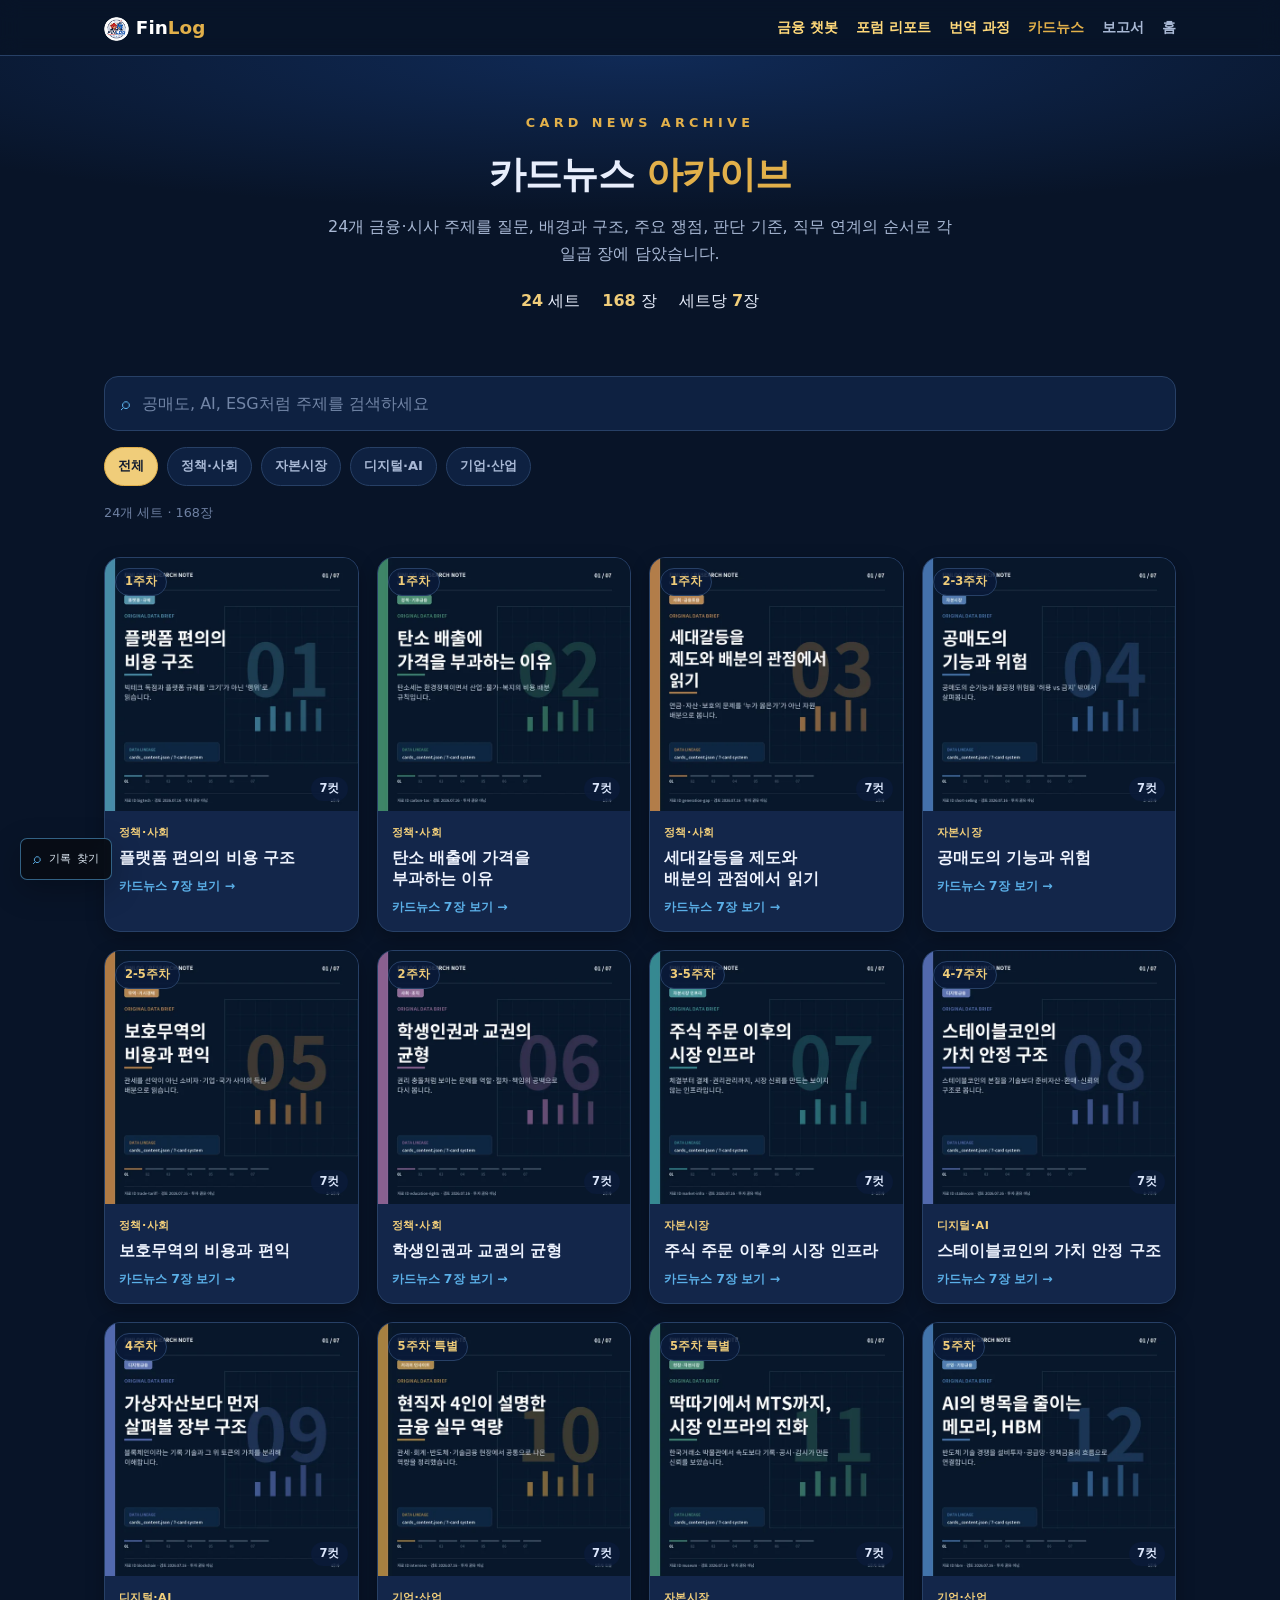
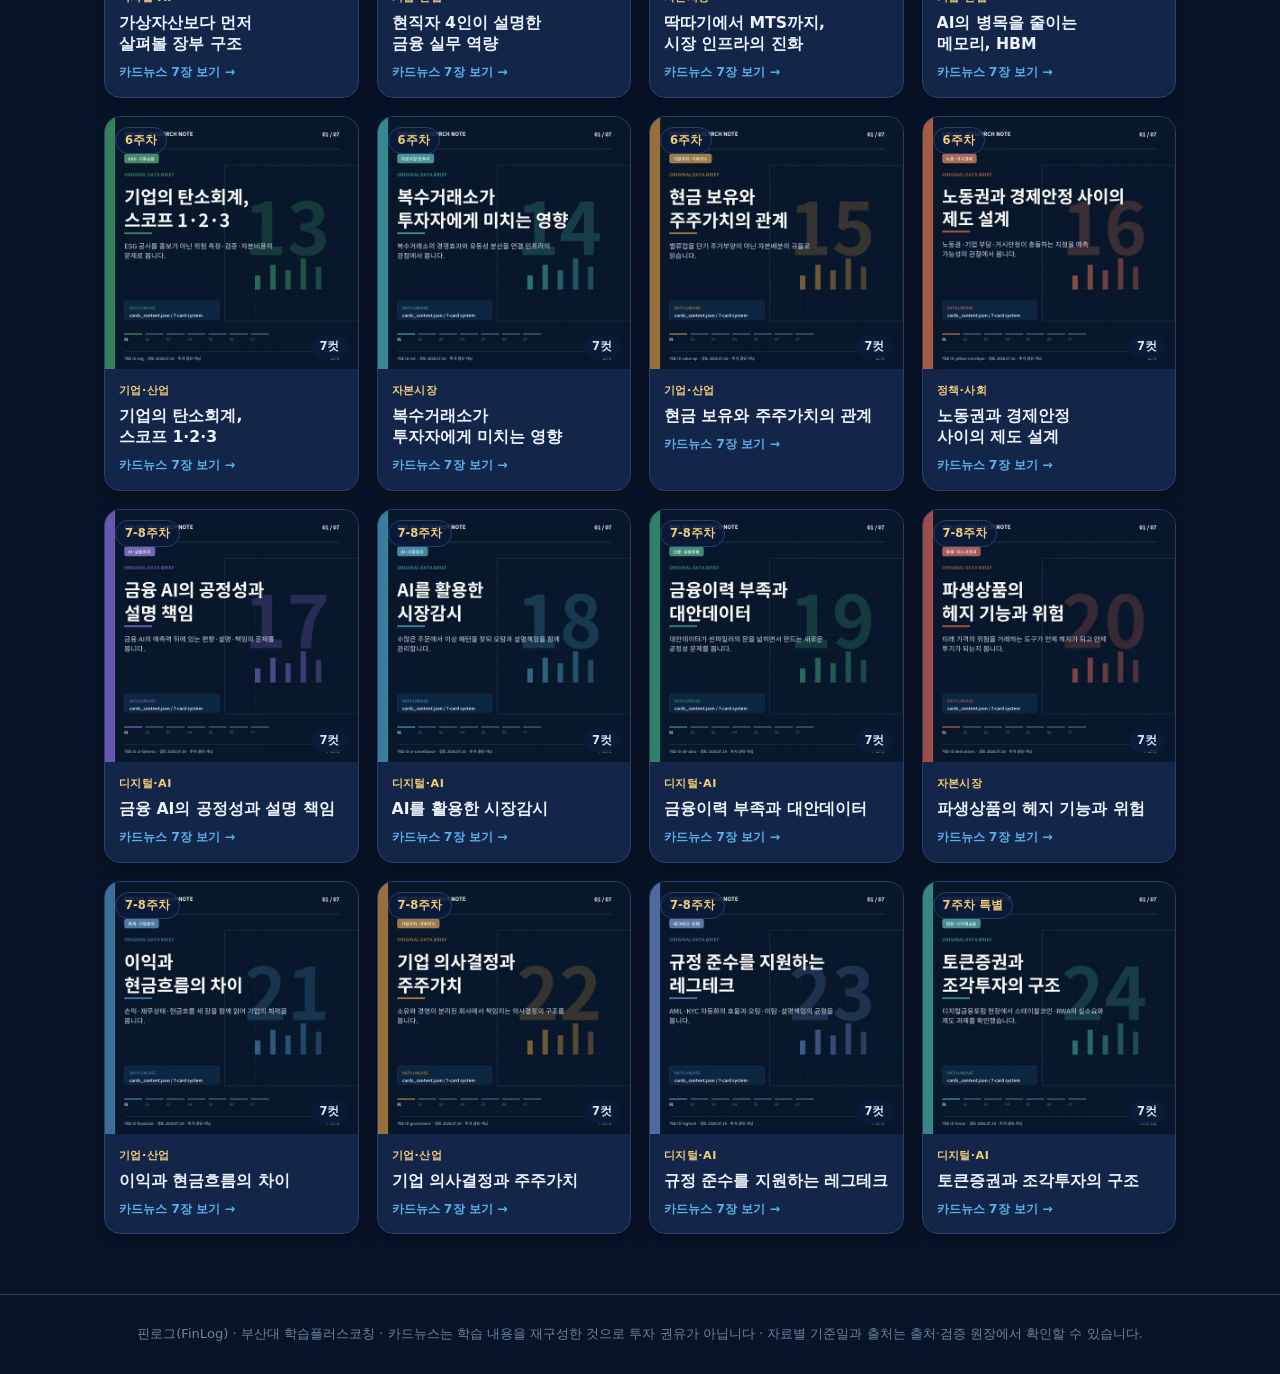
==== commit 3349c947: "Refine FinLog archive and rebuild card news" ====
--- a/cards.html
+++ b/cards.html
@@ -3,7 +3,7 @@
 <head>
 <meta charset="UTF-8"><meta http-equiv="Content-Security-Policy" content="default-src 'self'; script-src 'self' 'unsafe-inline'; style-src 'self' 'unsafe-inline'; img-src 'self' data:; font-src 'self' data:; connect-src 'none'; object-src 'none'; base-uri 'self'; form-action 'none'"><meta name="referrer" content="strict-origin-when-cross-origin">
 <meta name="viewport" content="width=device-width, initial-scale=1.0">
-<meta name="description" content="핀로그(FinLog) 카드뉴스 아카이브 — 24개 금융·시사 주제를 질문·구조·쟁점·판단 기준의 7컷 에디토리얼로 재설계한 총 168장.">
+<meta name="description" content="핀로그(FinLog) 카드뉴스 아카이브 — 24개 금융·시사 주제를 질문·배경과 구조·쟁점·판단 기준에 따라 일곱 장씩 구성한 총 168장.">
 <link rel="icon" href="assets/images/brand/finlog-mark.png">
 <title>카드뉴스 · 핀로그 포트폴리오</title>
 <link rel="stylesheet" href="assets/site-upgrade.css">
@@ -60,29 +60,29 @@
 .lb .nav:disabled{opacity:.3;cursor:default}
 .lb .bar{margin-top:14px;display:flex;gap:14px;align-items:center;color:#cfd9ee;font-weight:700}
 .lb .dots{display:flex;gap:6px}
-.lb .dot{width:8px;height:8px;border-radius:50%;background:#3a4d73;cursor:pointer}.lb .dot.on{background:var(--gold)}
+.lb .dot{width:10px;height:10px;padding:0;border:0;border-radius:50%;background:#3a4d73;cursor:pointer}.lb .dot.on{background:var(--gold)}
 .lb .close{position:absolute;top:16px;right:20px;width:42px;height:42px;border-radius:50%;background:rgba(255,255,255,.12);color:#fff;border:none;font-size:1.3rem;cursor:pointer}
 .lb .close:hover{background:rgba(255,255,255,.25)}
 .lb .hint{position:absolute;bottom:16px;color:var(--grayd);font-size:.76rem}
 @media(max-width:560px){h1{font-size:1.8rem}.lb .nav{width:44px;height:44px;font-size:1.3rem}.lb .prev{left:0}.lb .next{right:0}}
 </style>
 <meta property="og:type" content="website">
-<meta property="og:url" content="https://c1yun.github.io/finlog/">
+<link rel="canonical" href="https://c1yun.github.io/finlog/cards.html"><meta property="og:url" content="https://c1yun.github.io/finlog/cards.html">
 <meta property="og:image" content="https://c1yun.github.io/finlog/og-v2.png">
 <meta property="og:image:width" content="1200"><meta property="og:image:height" content="630">
 <meta name="twitter:card" content="summary_large_image">
 <meta name="twitter:image" content="https://c1yun.github.io/finlog/og-v2.png">
-<meta property="og:title" content="핀로그 FinLog · 금융을 번역하는 사람들">
-<meta property="og:description" content="부산대 학습플러스코칭 · 금융·시사 24개 주제를 카드뉴스·보고서·챗봇·번역과정으로 정리한 금융 학습 포트폴리오">
+<meta property="og:title" content="핀로그 · 금융 학습 아카이브">
+<meta property="og:description" content="부산대 학습플러스코칭 · 금융·시사 24개 주제를 카드뉴스·보고서·챗봇·번역 과정으로 정리한 금융 학습 포트폴리오">
 <link rel="stylesheet" href="assets/finlog-lab.css">
 <script defer src="assets/finlog-lab.js"></script>
 </head>
-<body class="finlog-lab" data-finlog-page="cards">
+<body class="finlog-classic" data-finlog-enhancement-page="cards">
 <nav><div class="wrap">
   <a class="logo" href="index.html"><img src="assets/images/brand/finlog-mark-small.png" alt="FinLog" style="height:1.35em;width:1.35em;border-radius:50%;vertical-align:middle;margin-right:7px" width="46" height="46" decoding="async">Fin<b>Log</b></a>
-  <a class="l ext" href="chatbot.html">금융챗봇</a>
+  <a class="l ext" href="chatbot.html">금융 챗봇</a>
   <a class="l ext" href="forum.html">포럼 리포트</a>
-  <a class="l ext" href="translator.html">번역과정</a>
+  <a class="l ext" href="translator.html">번역 과정</a>
   <a class="l on" href="cards.html">카드뉴스</a><a class="l" href="report.html">보고서</a>
   <a class="l" href="index.html">홈</a>
 </div></nav>
@@ -90,8 +90,8 @@
 <header class="hero"><div class="wrap">
   <div class="eyebrow">CARD NEWS ARCHIVE</div>
   <h1>카드뉴스 <span class="a">아카이브</span></h1>
-  <p class="sub">24개 금융 이슈를 질문 → 작동 구조 → 쟁점 → 판단 기준 → 직무 연결의 7컷 에디토리얼로 전면 재설계했습니다.</p>
-  <div class="stat"><div><b id="nSet">24</b> 세트</div><div><b id="nCard">168</b> 장</div><div><b>7</b> 컷 / 세트</div></div>
+  <p class="sub">24개 금융·시사 주제를 질문, 배경과 구조, 주요 쟁점, 판단 기준, 직무 연계의 순서로 각 일곱 장에 담았습니다.</p>
+  <div class="stat"><div><b id="nSet">24</b> 세트</div><div><b id="nCard">168</b> 장</div><div>세트당 <b>7</b>장</div></div>
 </div></header>
 
 <main class="wrap" id="main-content">
@@ -103,9 +103,9 @@
   <div class="grid" id="grid"></div>
 </main>
 
-<footer><div class="wrap">핀로그(FinLog) · 부산대 학습플러스코칭 · 카드뉴스는 학습 내용을 재구성한 것으로 투자 권유가 아닙니다 · 기준시점 2026년 · <a href="sources.html">출처·검증 원장</a></div></footer>
-
-<div class="lb" id="lb" role="dialog" aria-modal="true">
+<footer><div class="wrap">핀로그(FinLog) · 부산대 학습플러스코칭 · 카드뉴스는 학습 내용을 재구성한 것으로 투자 권유가 아닙니다 · 자료별 기준일과 출처는 <a href="sources.html">출처·검증 원장</a>에서 확인할 수 있습니다.</div></footer>
+
+<div class="lb" id="lb" role="dialog" aria-modal="true" aria-labelledby="lbTtl">
   <button class="close" id="lbClose" aria-label="닫기">&times;</button>
   <div class="ttl" id="lbTtl"></div>
   <div class="stage">
@@ -114,7 +114,7 @@
     <button class="nav next" id="lbNext" aria-label="다음">&#8250;</button>
   </div>
   <div class="bar"><span id="lbCnt">1 / 7</span><div class="dots" id="lbDots"></div></div>
-  <div class="hint">← → 넘기기 · Esc 닫기</div>
+  <div class="hint">← → 이동 · Esc 닫기</div>
 </div>
 
 <script>
@@ -135,10 +135,15 @@
   const button = document.createElement('button');
   button.type = 'button';
   button.className = `filter${name === '전체' ? ' on' : ''}`;
+  button.setAttribute('aria-pressed', name === '전체' ? 'true' : 'false');
   button.textContent = name;
   button.addEventListener('click', () => {
     activeGroup = name;
-    filters.querySelectorAll('.filter').forEach(item => item.classList.toggle('on', item === button));
+    filters.querySelectorAll('.filter').forEach(item => {
+      const selected = item === button;
+      item.classList.toggle('on', selected);
+      item.setAttribute('aria-pressed', selected ? 'true' : 'false');
+    });
     renderGrid();
   });
   filters.appendChild(button);
@@ -158,7 +163,7 @@
   el.setAttribute('aria-label', `${s.title} 카드뉴스 ${s.files.length}컷 보기`);
   const cover = s.files[0].replace(/\.png$/, '.webp');
   el.innerHTML = `<div class="cv"><span class="badge">${s.week}</span><img loading="lazy" decoding="async" width="560" height="560" src="cards/thumbs/${cover}" alt="${s.title} 카드뉴스 표지"><span class="cnt">${s.files.length}컷</span></div>`
-    + `<div class="meta"><div class="topic">${group}</div><h3>${s.title}</h3><div class="go">7컷 에디토리얼 보기 →</div></div>`;
+    + `<div class="meta"><div class="topic">${group}</div><h3>${s.title}</h3><div class="go">카드뉴스 7장 보기 →</div></div>`;
   el.addEventListener('click', () => open(i));
   el.addEventListener('keydown', (event) => {
     if(event.key === 'Enter' || event.key === ' '){ event.preventDefault(); open(i); }
@@ -185,7 +190,7 @@
   lbTtl.textContent = `${s.week} · ${s.title}`;
   lbCnt.textContent = `${idx+1} / ${s.files.length}`;
   lbPrev.disabled = idx===0; lbNext.disabled = idx===s.files.length-1;
-  lbDots.innerHTML = s.files.map((_,k)=>`<span class="dot ${k===idx?'on':''}" data-k="${k}"></span>`).join('');
+  lbDots.innerHTML = s.files.map((_,k)=>`<button type="button" class="dot ${k===idx?'on':''}" data-k="${k}" aria-label="${k+1}번째 카드 보기" ${k===idx?'aria-current="true"':''}></button>`).join('');
   lbDots.querySelectorAll('.dot').forEach(d=>d.addEventListener('click',()=>{idx=+d.dataset.k;render();}));
   // 다음 컷 미리 로드
   if(idx+1<s.files.length){ const p=new Image(); p.decoding='async'; p.src='cards/'+s.files[idx+1]; }
@@ -195,7 +200,15 @@
 document.getElementById('lbClose').addEventListener('click',close);
 lb.addEventListener('click',e=>{ if(e.target===lb) close(); });
 document.addEventListener('keydown',e=>{ if(!lb.classList.contains('open'))return;
-  if(e.key==='ArrowRight')step(1); else if(e.key==='ArrowLeft')step(-1); else if(e.key==='Escape')close(); });
+  if(e.key==='ArrowRight')step(1); else if(e.key==='ArrowLeft')step(-1); else if(e.key==='Escape')close();
+  else if(e.key==='Tab'){
+    const focusable=[...lb.querySelectorAll('button:not(:disabled)')];
+    if(!focusable.length)return;
+    const first=focusable[0], last=focusable[focusable.length-1];
+    if(e.shiftKey&&document.activeElement===first){e.preventDefault();last.focus();}
+    else if(!e.shiftKey&&document.activeElement===last){e.preventDefault();first.focus();}
+  }
+});
 let tx=0; lb.addEventListener('touchstart',e=>tx=e.touches[0].clientX,{passive:true});
 lb.addEventListener('touchend',e=>{ const dx=e.changedTouches[0].clientX-tx; if(Math.abs(dx)>45) step(dx<0?1:-1); },{passive:true});
 document.getElementById('nSet').textContent = SETS.length;
--- a/assets/site-upgrade.css
+++ b/assets/site-upgrade.css
@@ -5,6 +5,19 @@
 
 html {
   scroll-behavior: smooth;
+}
+
+body {
+  word-break: keep-all;
+  overflow-wrap: break-word;
+}
+
+:where(h1, h2, h3, h4, h5, h6) {
+  text-wrap: balance;
+}
+
+:where(p, li, figcaption, blockquote, dd, small, .lead, .sub, .desc, .standard-note) {
+  text-wrap: pretty;
 }
 
 :focus-visible {
--- a/assets/finlog-lab.css
+++ b/assets/finlog-lab.css
@@ -221,6 +221,7 @@
 .finlog-lab .cats button,
 .finlog-lab .quick button,
 .finlog-lab .tech-cap button,
+.finlog-lab .contribution-voice-trigger,
 .finlog-lab button.send,
 .finlog-lab .nav button {
   min-height: 42px;
@@ -282,8 +283,8 @@
 
 [data-finlog-page="index"] .hero h1 {
   margin: 20px 0 22px !important;
-  font-size: clamp(2.9rem, 6vw, 5.65rem) !important;
-  line-height: 1.02 !important;
+  font-size: clamp(2.25rem, 3.7vw, 3.6rem) !important;
+  line-height: 1.08 !important;
   letter-spacing: -.072em !important;
 }
 
@@ -297,6 +298,46 @@
 [data-finlog-page="index"] .hero .desc { max-width: 680px; margin-top: 18px; font-size: .98rem; line-height: 1.9; }
 [data-finlog-page="index"] .hero .cta { display: flex; flex-wrap: wrap; gap: 9px; margin-top: 27px; }
 [data-finlog-page="index"] .hero .btn { padding: 11px 15px !important; font-size: .86rem; }
+
+/* Restrained homepage motion: orientation first, decoration second. */
+.lab-scroll-progress {
+  --lab-scroll-progress: 0;
+  position: fixed;
+  top: 0;
+  right: 0;
+  left: 0;
+  z-index: 110;
+  height: 2px;
+  pointer-events: none;
+  background: linear-gradient(90deg, var(--lab-cyan), var(--lab-teal) 58%, var(--lab-gold));
+  box-shadow: 0 0 12px rgba(98, 215, 255, .38);
+  transform: scaleX(var(--lab-scroll-progress));
+  transform-origin: 0 50%;
+  will-change: transform;
+}
+
+@keyframes lab-hero-enter {
+  from { opacity: 0; transform: translateY(14px); }
+  to { opacity: 1; transform: none; }
+}
+
+.lab-is-ready[data-finlog-page="index"] .hero .htag,
+.lab-is-ready[data-finlog-page="index"] .hero h1,
+.lab-is-ready[data-finlog-page="index"] .hero .sub,
+.lab-is-ready[data-finlog-page="index"] .hero .desc,
+.lab-is-ready[data-finlog-page="index"] .hero .cta,
+.lab-is-ready[data-finlog-page="index"] .hero .lab-console,
+.lab-is-ready[data-finlog-page="index"] .hero .hstats {
+  animation: lab-hero-enter .58s cubic-bezier(.2, .72, .2, 1) both;
+}
+
+.lab-is-ready[data-finlog-page="index"] .hero .htag { animation-delay: .04s; }
+.lab-is-ready[data-finlog-page="index"] .hero h1 { animation-delay: .1s; }
+.lab-is-ready[data-finlog-page="index"] .hero .sub { animation-delay: .17s; }
+.lab-is-ready[data-finlog-page="index"] .hero .desc { animation-delay: .23s; }
+.lab-is-ready[data-finlog-page="index"] .hero .cta { animation-delay: .3s; }
+.lab-is-ready[data-finlog-page="index"] .hero .lab-console { animation-delay: .14s; animation-duration: .72s; }
+.lab-is-ready[data-finlog-page="index"] .hero .hstats { animation-delay: .38s; }
 
 .lab-console {
   grid-column: 2;
@@ -315,6 +356,8 @@
   content: "";
   pointer-events: none;
   background: linear-gradient(115deg, transparent 38%, rgba(98, 215, 255, .035), transparent 62%);
+  background-size: 220% 100%;
+  animation: lab-console-sweep 7s ease-in-out infinite;
 }
 
 .lab-console__head {
@@ -331,7 +374,7 @@
 }
 
 .lab-console__head strong { display: inline-flex; align-items: center; gap: 7px; color: var(--lab-teal); font-weight: 700; }
-.lab-console__head i { width: 7px; height: 7px; border-radius: 50%; background: var(--lab-teal); box-shadow: 0 0 14px rgba(96, 214, 177, .65); }
+.lab-console__head i { width: 7px; height: 7px; border-radius: 50%; background: var(--lab-teal); box-shadow: 0 0 14px rgba(96, 214, 177, .65); animation: lab-status-pulse 2.8s ease-in-out infinite; }
 .lab-console__body { padding: 20px; }
 .lab-readout { display: flex; align-items: flex-end; justify-content: space-between; gap: 16px; padding: 14px 0; border-bottom: 1px solid rgba(73, 97, 124, .28); }
 .lab-readout span { color: var(--lab-muted); font-family: var(--lab-mono); font-size: .66rem; letter-spacing: .08em; }
@@ -339,8 +382,26 @@
 .lab-pipeline { display: grid; grid-template-columns: repeat(4, 1fr); margin-top: 24px; border: 1px solid var(--lab-line); border-radius: 7px; overflow: hidden; }
 .lab-pipeline span { position: relative; padding: 22px 5px 9px; color: var(--lab-muted); font-family: var(--lab-mono); font-size: .58rem; text-align: center; letter-spacing: .04em; }
 .lab-pipeline span + span { border-left: 1px solid var(--lab-line); }
-.lab-pipeline span::before { position: absolute; top: 9px; left: 50%; width: 5px; height: 5px; border-radius: 50%; content: ""; background: var(--lab-cyan); transform: translateX(-50%); box-shadow: 0 0 9px rgba(98, 215, 255, .55); }
+.lab-pipeline span::before { position: absolute; top: 9px; left: 50%; width: 5px; height: 5px; border-radius: 50%; content: ""; background: var(--lab-cyan); transform: translateX(-50%); box-shadow: 0 0 9px rgba(98, 215, 255, .55); animation: lab-pipeline-step 5.6s ease-in-out infinite; }
+.lab-pipeline span:nth-child(2)::before { animation-delay: 1.4s; }
+.lab-pipeline span:nth-child(3)::before { animation-delay: 2.8s; }
+.lab-pipeline span:nth-child(4)::before { animation-delay: 4.2s; }
 .lab-console__body > p { margin: 17px 0 0; color: var(--lab-muted); font-size: .78rem; line-height: 1.65; }
+
+@keyframes lab-console-sweep {
+  0%, 16% { background-position: 150% 0; }
+  56%, 100% { background-position: -80% 0; }
+}
+
+@keyframes lab-status-pulse {
+  0%, 100% { opacity: .72; transform: scale(.9); }
+  50% { opacity: 1; transform: scale(1.16); }
+}
+
+@keyframes lab-pipeline-step {
+  0%, 18%, 100% { opacity: .42; transform: translateX(-50%) scale(.78); }
+  5%, 12% { opacity: 1; transform: translateX(-50%) scale(1.42); box-shadow: 0 0 14px rgba(98, 215, 255, .78); }
+}
 
 [data-finlog-page="index"] .hstats {
   grid-column: 1 / -1;
@@ -428,12 +489,34 @@
 .contribution-grid b { display: block; margin-bottom: 7px; color: var(--lab-gold); font-family: var(--lab-mono); font-size: .68rem; letter-spacing: .065em; }
 .contribution-grid span { color: #c2cfdd; font-size: .87rem; line-height: 1.65; }
 .contribution-note .contribution-note__closing { margin-top: 18px; padding-top: 16px; border-top: 1px solid var(--lab-line); color: var(--lab-muted); font-size: .83rem; }
+.contribution-voice-trigger { margin-top: 18px; padding: 9px 13px; color: #171106 !important; border-color: var(--lab-gold) !important; background: var(--lab-gold) !important; cursor: pointer; }
+
+.contribution-voice {
+  width: min(650px, calc(100% - 28px));
+  max-height: calc(100dvh - 40px);
+  margin: auto;
+  padding: 0;
+  border: 1px solid rgba(214, 179, 106, .58);
+  border-radius: 12px;
+  color: var(--lab-text);
+  background: #090f18;
+  box-shadow: 0 34px 110px rgba(0, 0, 0, .68);
+  overflow: auto;
+}
+.contribution-voice::backdrop { background: rgba(1, 4, 8, .78); backdrop-filter: blur(9px); }
+.contribution-voice__body { padding: clamp(30px, 6vw, 52px); }
+.contribution-voice__body h2 { margin: 16px 0 25px !important; font-size: clamp(2rem, 5vw, 3.25rem) !important; line-height: 1.12 !important; }
+.contribution-voice__body p { margin: 0 0 17px; color: #c5d0dc; font-size: .95rem; line-height: 1.88; }
+.contribution-voice__body .contribution-voice__closing { margin-top: 23px; padding-top: 20px; border-top: 1px solid var(--lab-line); color: #d8e1eb; }
+.contribution-voice__signature { margin-top: 23px; color: var(--lab-gold); font-family: var(--lab-mono); font-size: .78rem; font-weight: 700; letter-spacing: .08em; text-align: right; }
+.contribution-voice__close { position: sticky; top: 12px; z-index: 2; float: right; width: 38px; height: 38px; min-height: 38px !important; margin: 12px 12px -50px 0; padding: 0; border: 1px solid var(--lab-line-strong) !important; border-radius: 7px !important; color: var(--lab-text) !important; background: rgba(8, 13, 20, .94) !important; cursor: pointer; }
 
 /* Technical proof */
 [data-finlog-page="index"] #technology { background: rgba(7, 12, 19, .66) !important; }
 .tech-layout { display: grid; grid-template-columns: minmax(0, 1.05fr) minmax(350px, .95fr); gap: 16px; margin-top: 32px; align-items: stretch; }
 .tech-capabilities { display: grid; grid-template-columns: repeat(2, 1fr); gap: 10px; }
-.tech-cap { min-height: 220px; padding: 23px; border: 1px solid var(--lab-line); border-radius: 9px; background: linear-gradient(145deg, rgba(16, 25, 37, .97), rgba(8, 14, 22, .97)); }
+.tech-cap { min-height: 220px; padding: 23px; border: 1px solid var(--lab-line); border-radius: 9px; background: linear-gradient(145deg, rgba(16, 25, 37, .97), rgba(8, 14, 22, .97)); transition: transform .2s ease, border-color .2s ease, background .2s ease; }
+.tech-cap:hover { transform: translateY(-2px); border-color: var(--lab-line-strong); background: linear-gradient(145deg, rgba(19, 31, 46, .98), rgba(10, 17, 27, .98)); }
 .tech-cap > span { color: var(--lab-cyan); font-family: var(--lab-mono); font-size: .65rem; font-weight: 700; letter-spacing: .08em; }
 .tech-cap h3 { margin: 22px 0 8px; font-size: 1.08rem; }
 .tech-cap p { margin: 0; font-size: .85rem; line-height: 1.72; }
@@ -610,6 +693,7 @@
 .lab-backtop.is-visible { opacity: 1; pointer-events: auto; transform: none; }
 
 @media (max-width: 980px) {
+  [data-finlog-page="sources"] .policy { grid-template-columns: repeat(2, 1fr); }
   [data-finlog-page="index"] .hero .wrap { grid-template-columns: 1fr; }
   [data-finlog-page="index"] .hero .htag,
   [data-finlog-page="index"] .hero h1,
@@ -630,6 +714,7 @@
 }
 
 @media (max-width: 720px) {
+  [data-finlog-page="sources"] .policy { grid-template-columns: 1fr; }
   html { scroll-padding-top: 70px; }
   .finlog-lab .wrap { width: min(100% - 30px, 1180px); }
   .finlog-lab > nav, .finlog-lab .pillnav { min-height: 58px; overflow-x: auto; justify-content: flex-start; }
@@ -663,3 +748,441 @@
 @media (prefers-reduced-motion: reduce) {
   .finlog-lab *, .finlog-lab *::before, .finlog-lab *::after { scroll-behavior: auto !important; animation: none !important; transition-duration: .01ms !important; }
 }
+
+/*
+ * Classic FinLog enhancement layer
+ * Restores the original photo-led portfolio while retaining the useful
+ * interaction and evidence components introduced after the first release.
+ */
+.finlog-classic {
+  --lab-bg: #071a36;
+  --lab-surface: #0b2349;
+  --lab-elevated: #102d5a;
+  --lab-panel: #0d2851;
+  --lab-line: rgba(132, 178, 224, .24);
+  --lab-line-strong: rgba(91, 176, 232, .52);
+  --lab-text: #f6f9ff;
+  --lab-muted: #aec0d7;
+  --lab-cyan: #5bb0e8;
+  --lab-gold: #e8c96f;
+  --lab-teal: #5ed4be;
+  --lab-shadow: 0 22px 60px rgba(2, 12, 31, .38);
+}
+
+.finlog-classic :focus-visible {
+  outline: 2px solid var(--lab-cyan) !important;
+  outline-offset: 3px;
+}
+
+.finlog-classic .table-shell {
+  max-width: 100%;
+  overflow-x: auto;
+  -webkit-overflow-scrolling: touch;
+}
+
+.finlog-classic .pillnav {
+  max-width: calc(100vw - 16px);
+  overflow-x: auto;
+  overscroll-behavior-inline: contain;
+  scrollbar-width: none;
+  -webkit-overflow-scrolling: touch;
+}
+
+.finlog-classic .pillnav::-webkit-scrollbar {
+  display: none;
+}
+
+/* Keep the original layout, but let the project photographs lead. */
+[data-finlog-enhancement-page="index"] .dcard {
+  overflow: hidden;
+}
+
+[data-finlog-enhancement-page="index"] .dcard .ph {
+  height: 196px;
+  filter: none;
+  transition: transform .45s cubic-bezier(.2, .7, .2, 1), filter .3s ease;
+}
+
+[data-finlog-enhancement-page="index"] .dcard:hover .ph {
+  filter: saturate(1.06) contrast(1.02);
+  transform: scale(1.025);
+}
+
+[data-finlog-enhancement-page="index"] .gal {
+  gap: 14px;
+}
+
+[data-finlog-enhancement-page="index"] .gal img {
+  height: 222px;
+  filter: none;
+  box-shadow: 0 14px 34px rgba(1, 11, 29, .26);
+}
+
+[data-finlog-enhancement-page="index"] .gal img:hover {
+  filter: saturate(1.06) contrast(1.02);
+}
+
+[data-finlog-enhancement-page="index"] #field .gal figure {
+  margin: 0;
+  border: 1px solid rgba(132, 178, 224, .2);
+  border-radius: 14px;
+  background: rgba(8, 27, 57, .78);
+  overflow: hidden;
+}
+
+[data-finlog-enhancement-page="index"] #field .gal figure img {
+  border: 0;
+  border-radius: 0;
+  box-shadow: none;
+}
+
+[data-finlog-enhancement-page="index"] #field .gal figcaption { padding: 15px 16px 17px; }
+[data-finlog-enhancement-page="index"] #field .gal figcaption b { display: block; margin-bottom: 4px; color: #fff; font-size: .9rem; }
+[data-finlog-enhancement-page="index"] #field .gal figcaption span { display: block; color: var(--gray, #a9bad0); font-size: .76rem; line-height: 1.55; }
+
+[data-finlog-enhancement-page="forum"] .gal img,
+[data-finlog-enhancement-page="cards"] .set img {
+  filter: none;
+}
+
+[data-finlog-enhancement-page="forum"] .gal figure { display: flex; flex-direction: column; }
+[data-finlog-enhancement-page="forum"] .gal figcaption { min-height: 50px; display: flex; align-items: center; }
+
+/* Calm motion: orientation and hierarchy, without changing the classic look. */
+.lab-is-ready[data-finlog-enhancement-page="index"] .hero .htag,
+.lab-is-ready[data-finlog-enhancement-page="index"] .hero h1,
+.lab-is-ready[data-finlog-enhancement-page="index"] .hero .sub,
+.lab-is-ready[data-finlog-enhancement-page="index"] .hero .desc,
+.lab-is-ready[data-finlog-enhancement-page="index"] .hero .cta,
+.lab-is-ready[data-finlog-enhancement-page="index"] .hero .hstats,
+.lab-is-ready[data-finlog-enhancement-page="index"] .hero .hero-results {
+  animation: lab-hero-enter .58s cubic-bezier(.2, .72, .2, 1) both;
+}
+
+.lab-is-ready[data-finlog-enhancement-page="index"] .hero h1 { animation-delay: .06s; }
+.lab-is-ready[data-finlog-enhancement-page="index"] .hero .sub { animation-delay: .12s; }
+.lab-is-ready[data-finlog-enhancement-page="index"] .hero .desc { animation-delay: .18s; }
+.lab-is-ready[data-finlog-enhancement-page="index"] .hero .cta { animation-delay: .24s; }
+.lab-is-ready[data-finlog-enhancement-page="index"] .hero .hstats { animation-delay: .3s; }
+.lab-is-ready[data-finlog-enhancement-page="index"] .hero .hero-results { animation-delay: .16s; animation-duration: .72s; }
+
+@media (max-width: 720px) {
+  [data-finlog-enhancement-page="index"] .dcard .ph { height: 210px; }
+  [data-finlog-enhancement-page="index"] .gal img { height: 210px; }
+  .finlog-classic .team-note__grid,
+  .finlog-classic .contribution-grid,
+  .finlog-classic .tech-capabilities { grid-template-columns: 1fr; }
+  .finlog-classic .tech-layout { grid-template-columns: 1fr; }
+}
+
+@media (prefers-reduced-motion: reduce) {
+  .finlog-classic *, .finlog-classic *::before, .finlog-classic *::after {
+    scroll-behavior: auto !important;
+    animation: none !important;
+    transition-duration: .01ms !important;
+  }
+}
+
+/* People-first activity album */
+.finlog-classic .activity-album {
+  background: linear-gradient(180deg, #081a36, #0a2145 54%, #081a36);
+}
+
+.finlog-classic .album-grid {
+  display: grid;
+  grid-template-columns: repeat(12, minmax(0, 1fr));
+  grid-auto-rows: 230px;
+  grid-auto-flow: dense;
+  gap: 14px;
+  margin-top: 34px;
+}
+
+.finlog-classic .album-shot {
+  grid-column: span 4;
+  position: relative;
+  min-width: 0;
+  margin: 0;
+  border: 1px solid rgba(150, 193, 231, .22);
+  border-radius: 17px;
+  background: #07152b;
+  box-shadow: 0 18px 44px rgba(1, 10, 27, .3);
+  overflow: hidden;
+}
+
+.finlog-classic .album-shot--hero {
+  grid-column: span 8;
+  grid-row: span 2;
+  background:
+    linear-gradient(rgba(7, 21, 43, .64), rgba(7, 21, 43, .64)),
+    url("images/activity/team-session-cafe.webp") center / cover no-repeat;
+}
+.finlog-classic .album-shot--portrait { grid-column: span 4; grid-row: span 2; }
+.finlog-classic .album-shot--wide { grid-column: span 8; }
+.finlog-classic .album-shot--full { grid-column: 1 / -1; }
+
+.finlog-classic .album-shot img {
+  width: 100%;
+  height: 100%;
+  object-fit: cover;
+  display: block;
+  filter: none;
+  transition: transform .55s cubic-bezier(.2, .72, .2, 1), filter .3s ease;
+}
+
+.finlog-classic .album-shot--hero img {
+  object-fit: contain;
+  object-position: center;
+  background: #07152b;
+}
+
+.finlog-classic .album-shot--portrait img { object-fit: contain; object-position: center; background: #e8edf5; }
+.finlog-classic .album-shot--wide {
+  background:
+    linear-gradient(rgba(7, 21, 43, .66), rgba(7, 21, 43, .66)),
+    url("images/activity/remote-review.webp") center / cover no-repeat;
+}
+.finlog-classic .album-shot--wide img { object-fit: contain; object-position: center; }
+.finlog-classic .album-shot--full { grid-row: span 2; }
+.finlog-classic .album-shot--full img { object-fit: contain; object-position: center; background: #07152b; }
+
+.finlog-classic .album-shot::after {
+  position: absolute;
+  inset: 38% 0 0;
+  content: "";
+  pointer-events: none;
+  background: linear-gradient(to bottom, transparent, rgba(2, 10, 25, .9));
+}
+
+.finlog-classic .album-shot:hover img {
+  filter: saturate(1.04) contrast(1.02);
+  transform: scale(1.025);
+}
+
+.finlog-classic .album-shot figcaption {
+  position: absolute;
+  right: 0;
+  bottom: 0;
+  left: 0;
+  z-index: 1;
+  padding: 20px;
+  color: #fff;
+}
+
+.finlog-classic .album-shot figcaption b {
+  display: block;
+  margin-bottom: 4px;
+  color: #fff;
+  font-size: 1rem;
+}
+
+.finlog-classic .album-shot figcaption span {
+  display: block;
+  max-width: 620px;
+  color: #d7e2f0;
+  font-size: .82rem;
+  line-height: 1.55;
+}
+
+/* Technical and individual records remain available without leading the page. */
+.finlog-classic .supporting-record { padding-block: 34px; }
+
+.finlog-classic .tech-disclosure {
+  border: 1px solid rgba(132, 178, 224, .22);
+  border-radius: 14px;
+  background: rgba(8, 27, 57, .72);
+  overflow: hidden;
+}
+
+.finlog-classic .tech-disclosure > summary {
+  display: grid;
+  grid-template-columns: auto 1fr;
+  gap: 4px 16px;
+  align-items: center;
+  padding: 20px 22px;
+  color: #fff;
+  cursor: pointer;
+  list-style: none;
+}
+
+.finlog-classic .tech-disclosure > summary::-webkit-details-marker { display: none; }
+.finlog-classic .tech-disclosure > summary::after { grid-column: 2; content: "자세히 보기 +"; color: var(--cyan2, #7bc9f2); font-size: .75rem; }
+.finlog-classic .tech-disclosure[open] > summary::after { content: "접기 −"; }
+.finlog-classic .tech-disclosure > summary > span { grid-row: 1 / span 3; color: var(--gold2, #f1d17b); font-size: .72rem; font-weight: 800; letter-spacing: .08em; }
+.finlog-classic .tech-disclosure > summary b { color: #fff; font-size: 1rem; }
+.finlog-classic .tech-disclosure > summary small { color: var(--gray, #a9bad0); font-size: .8rem; }
+.finlog-classic .tech-disclosure__body { padding: 0 22px 24px; border-top: 1px solid rgba(132, 178, 224, .16); }
+
+.finlog-classic .role-disclosure {
+  display: flex;
+  align-items: center;
+  justify-content: space-between;
+  gap: 24px;
+  margin-top: 16px;
+  padding: 18px 20px;
+  border: 1px solid rgba(132, 178, 224, .2);
+  border-radius: 12px;
+  background: rgba(7, 23, 48, .7);
+}
+
+.finlog-classic .role-disclosure b { display: block; margin-bottom: 4px; color: #fff; font-size: .88rem; }
+.finlog-classic .role-disclosure p { max-width: 780px; margin: 0; color: var(--gray, #a9bad0); font-size: .8rem; line-height: 1.65; }
+.finlog-classic .role-disclosure .contribution-voice-trigger { flex: 0 0 auto; margin: 0; color: #f4f8fd !important; border-color: rgba(132, 178, 224, .38) !important; background: rgba(18, 48, 91, .72) !important; }
+
+[data-finlog-enhancement-page="index"] .hstat .n {
+  font-size: clamp(1.02rem, 1.8vw, 1.32rem);
+  line-height: 1.35;
+}
+
+[data-finlog-enhancement-page="index"] .hstats {
+  width: 100%;
+  max-width: 100%;
+  gap: 12px;
+}
+
+[data-finlog-enhancement-page="index"] .hstat {
+  display: flex;
+  min-height: 116px;
+  flex-direction: column;
+  align-items: center;
+  justify-content: center;
+  padding: 17px 14px;
+  border: 1px solid rgba(132, 178, 224, .2);
+  border-radius: 13px;
+  background: rgba(9, 31, 64, .66);
+  text-align: center;
+}
+
+[data-finlog-enhancement-page="index"] .hstat .l {
+  min-height: 2.8em;
+  display: flex;
+  align-items: flex-start;
+  justify-content: center;
+  line-height: 1.4;
+}
+
+[data-finlog-enhancement-page="index"] .grid3 > .card,
+[data-finlog-enhancement-page="index"] .deliv > .dcard,
+[data-finlog-enhancement-page="index"] .team > .tm,
+[data-finlog-enhancement-page="index"] .hub > .hl {
+  height: 100%;
+}
+
+[data-finlog-enhancement-page="index"] .dcard {
+  display: flex;
+  flex-direction: column;
+}
+
+[data-finlog-enhancement-page="index"] .dcard .bd {
+  display: flex;
+  flex: 1;
+  flex-direction: column;
+}
+
+[data-finlog-enhancement-page="index"] .dcard .meta { margin-top: auto; padding-top: 12px; }
+
+[data-finlog-enhancement-page="index"] #field .gal figure {
+  display: flex;
+  min-width: 0;
+  flex-direction: column;
+}
+
+[data-finlog-enhancement-page="index"] #field .gal figcaption {
+  min-height: 104px;
+  display: flex;
+  flex-direction: column;
+  justify-content: flex-start;
+}
+
+.finlog-classic .team-note__grid > div {
+  display: flex;
+  min-height: 122px;
+  flex-direction: column;
+  justify-content: flex-start;
+}
+
+[data-finlog-enhancement-page="index"] .thook {
+  grid-template-columns: repeat(3, minmax(0, 1fr));
+}
+
+@media (max-width: 980px) {
+  .finlog-classic .team-note__grid { grid-template-columns: repeat(2, minmax(0, 1fr)); }
+  [data-finlog-enhancement-page="index"] .thook { grid-template-columns: repeat(2, minmax(0, 1fr)); }
+  [data-finlog-enhancement-page="index"] .thook > :last-child { grid-column: 1 / -1; }
+}
+
+@media (max-width: 820px) {
+  .finlog-classic .album-grid { grid-template-columns: repeat(2, minmax(0, 1fr)); grid-auto-rows: 240px; }
+  .finlog-classic .album-shot,
+  .finlog-classic .album-shot--hero,
+  .finlog-classic .album-shot--portrait,
+  .finlog-classic .album-shot--wide,
+  .finlog-classic .album-shot--full { grid-column: span 1; grid-row: span 1; }
+  .finlog-classic .album-shot--hero,
+  .finlog-classic .album-shot--wide { grid-column: 1 / -1; }
+  .finlog-classic .album-shot--hero { grid-row: span 2; }
+  .finlog-classic .role-disclosure { align-items: flex-start; flex-direction: column; }
+  [data-finlog-enhancement-page="index"] .hstats { grid-template-columns: repeat(2, minmax(0, 1fr)); }
+  [data-finlog-enhancement-page="index"] .hstat { min-height: 108px; }
+}
+
+@media (max-width: 540px) {
+  .finlog-classic .album-grid { grid-template-columns: 1fr; grid-auto-rows: 270px; }
+  .finlog-classic .album-shot,
+  .finlog-classic .album-shot--hero,
+  .finlog-classic .album-shot--portrait,
+  .finlog-classic .album-shot--wide,
+  .finlog-classic .album-shot--full { grid-column: 1; grid-row: span 1; }
+  .finlog-classic .album-shot--hero,
+  .finlog-classic .album-shot--full { grid-row: span 1; }
+  [data-finlog-enhancement-page="index"] .hero h1 { font-size: clamp(2.05rem, 10vw, 2.75rem) !important; }
+  [data-finlog-enhancement-page="index"] #field .gal { grid-template-columns: 1fr; }
+  [data-finlog-enhancement-page="index"] #field .gal img { height: auto; aspect-ratio: 4 / 3; object-fit: cover; }
+  .finlog-classic .album-shot figcaption { padding: 17px; }
+  .finlog-classic .tech-disclosure > summary { grid-template-columns: 1fr; }
+  .finlog-classic .tech-disclosure > summary > span { grid-row: auto; }
+  .finlog-classic .tech-disclosure > summary::after { grid-column: 1; }
+  [data-finlog-enhancement-page="index"] .hstats { grid-template-columns: 1fr; }
+  [data-finlog-enhancement-page="index"] .hstat { min-height: 92px; }
+  .finlog-classic .team-note__grid { grid-template-columns: 1fr; }
+  [data-finlog-enhancement-page="index"] .thook { grid-template-columns: 1fr; }
+  [data-finlog-enhancement-page="index"] .thook > :last-child { grid-column: auto; }
+  [data-finlog-enhancement-page="forum"] .gal { grid-template-columns: 1fr; }
+  [data-finlog-enhancement-page="forum"] .gal figure:last-child { grid-column: auto; }
+}
+
+@media (min-width: 541px) and (max-width: 780px) {
+  [data-finlog-enhancement-page="forum"] .gal figure:last-child { grid-column: 1 / -1; }
+}
+
+@media (max-width: 720px) {
+  [data-finlog-enhancement-page="index"] .thook { grid-template-columns: 1fr; }
+  [data-finlog-enhancement-page="index"] .thook > :last-child { grid-column: auto; }
+}
+
+/* Album focus: each real activity image settles into focus as it enters the story. */
+.lab-is-ready[data-finlog-enhancement-page="index"] .album-shot {
+  opacity: .42;
+  transform: translateY(22px);
+  transition: opacity .58s ease var(--album-delay, 0ms), transform .68s cubic-bezier(.2, .72, .2, 1) var(--album-delay, 0ms);
+}
+
+.lab-is-ready[data-finlog-enhancement-page="index"] .album-shot img {
+  filter: saturate(.76) blur(1.7px);
+  transform: scale(1.035);
+  transition: filter .72s ease var(--album-delay, 0ms), transform .78s cubic-bezier(.2, .72, .2, 1) var(--album-delay, 0ms);
+}
+
+.lab-is-ready[data-finlog-enhancement-page="index"] .album-shot.is-in-view {
+  opacity: 1;
+  transform: none;
+}
+
+.lab-is-ready[data-finlog-enhancement-page="index"] .album-shot.is-in-view img {
+  filter: none;
+  transform: none;
+}
+
+.lab-is-ready[data-finlog-enhancement-page="index"] .album-shot.is-in-view:hover img {
+  filter: saturate(1.04) contrast(1.02);
+  transform: scale(1.025);
+}
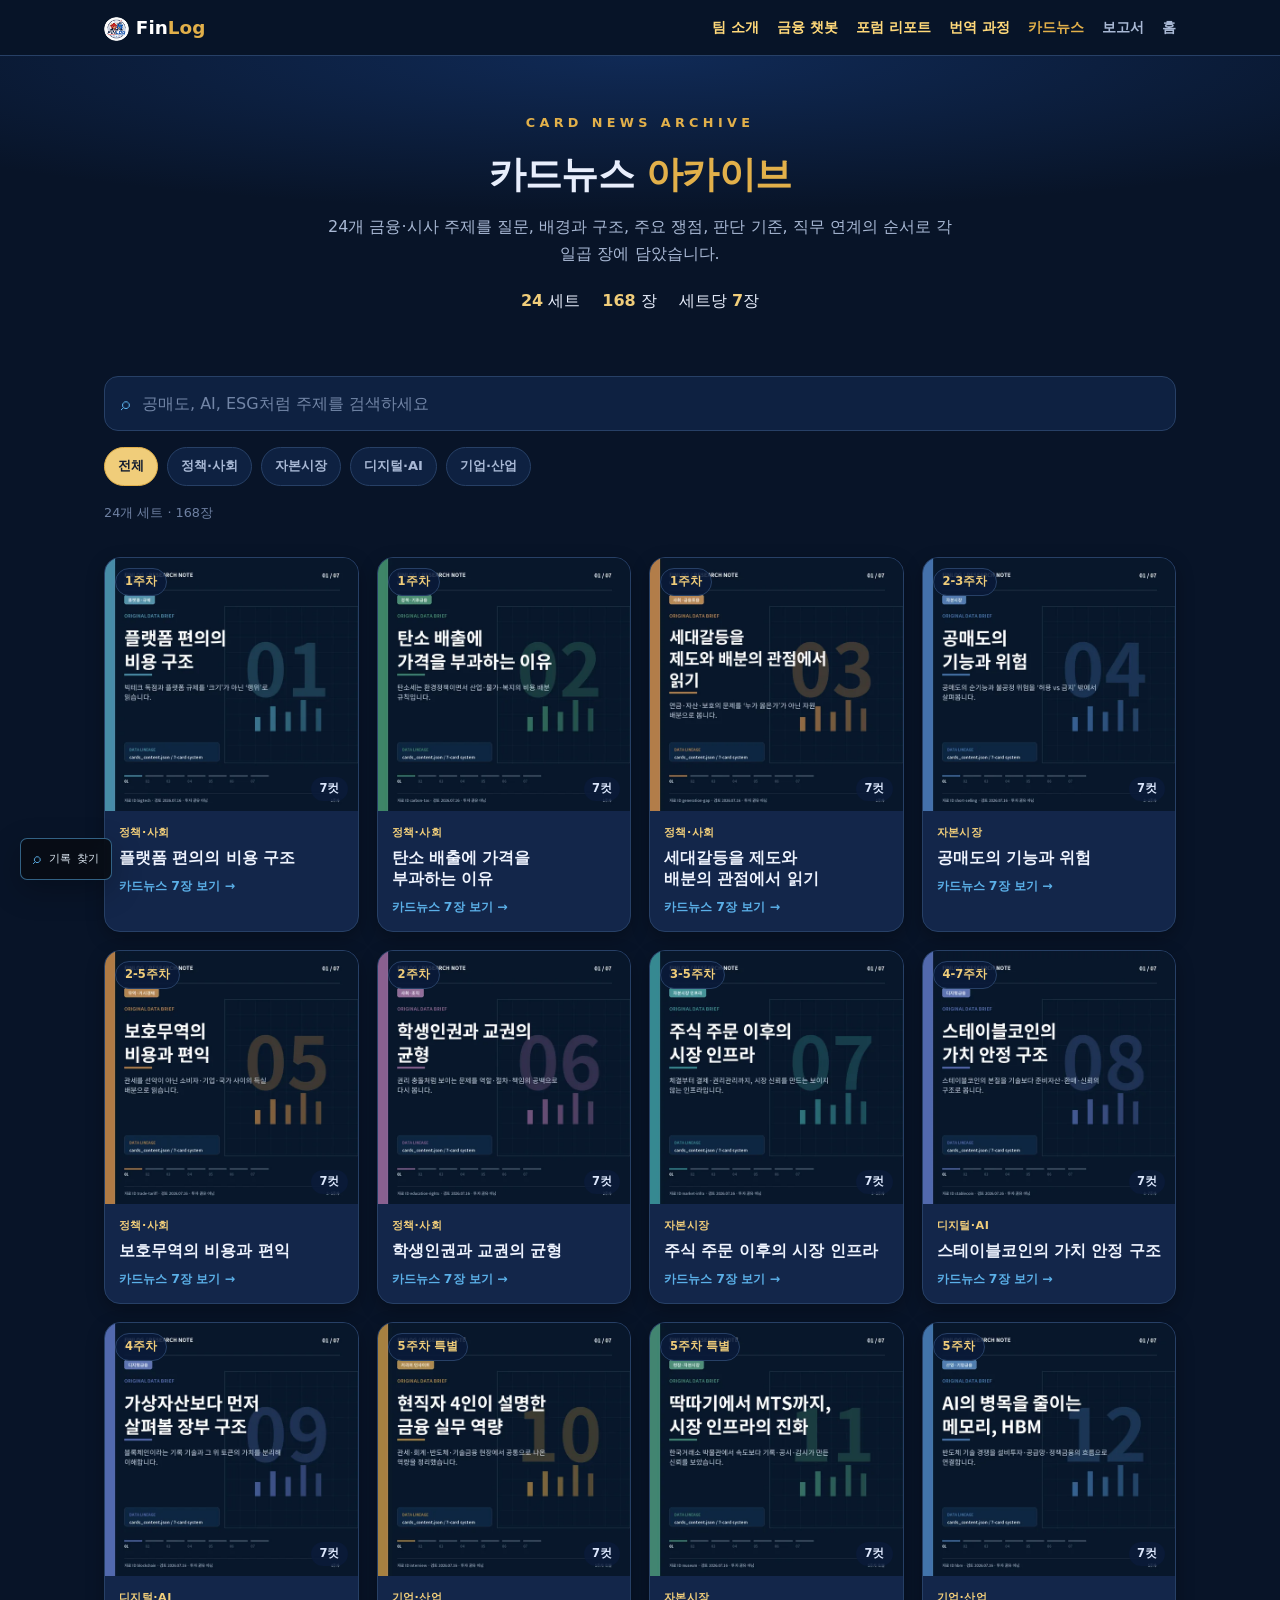
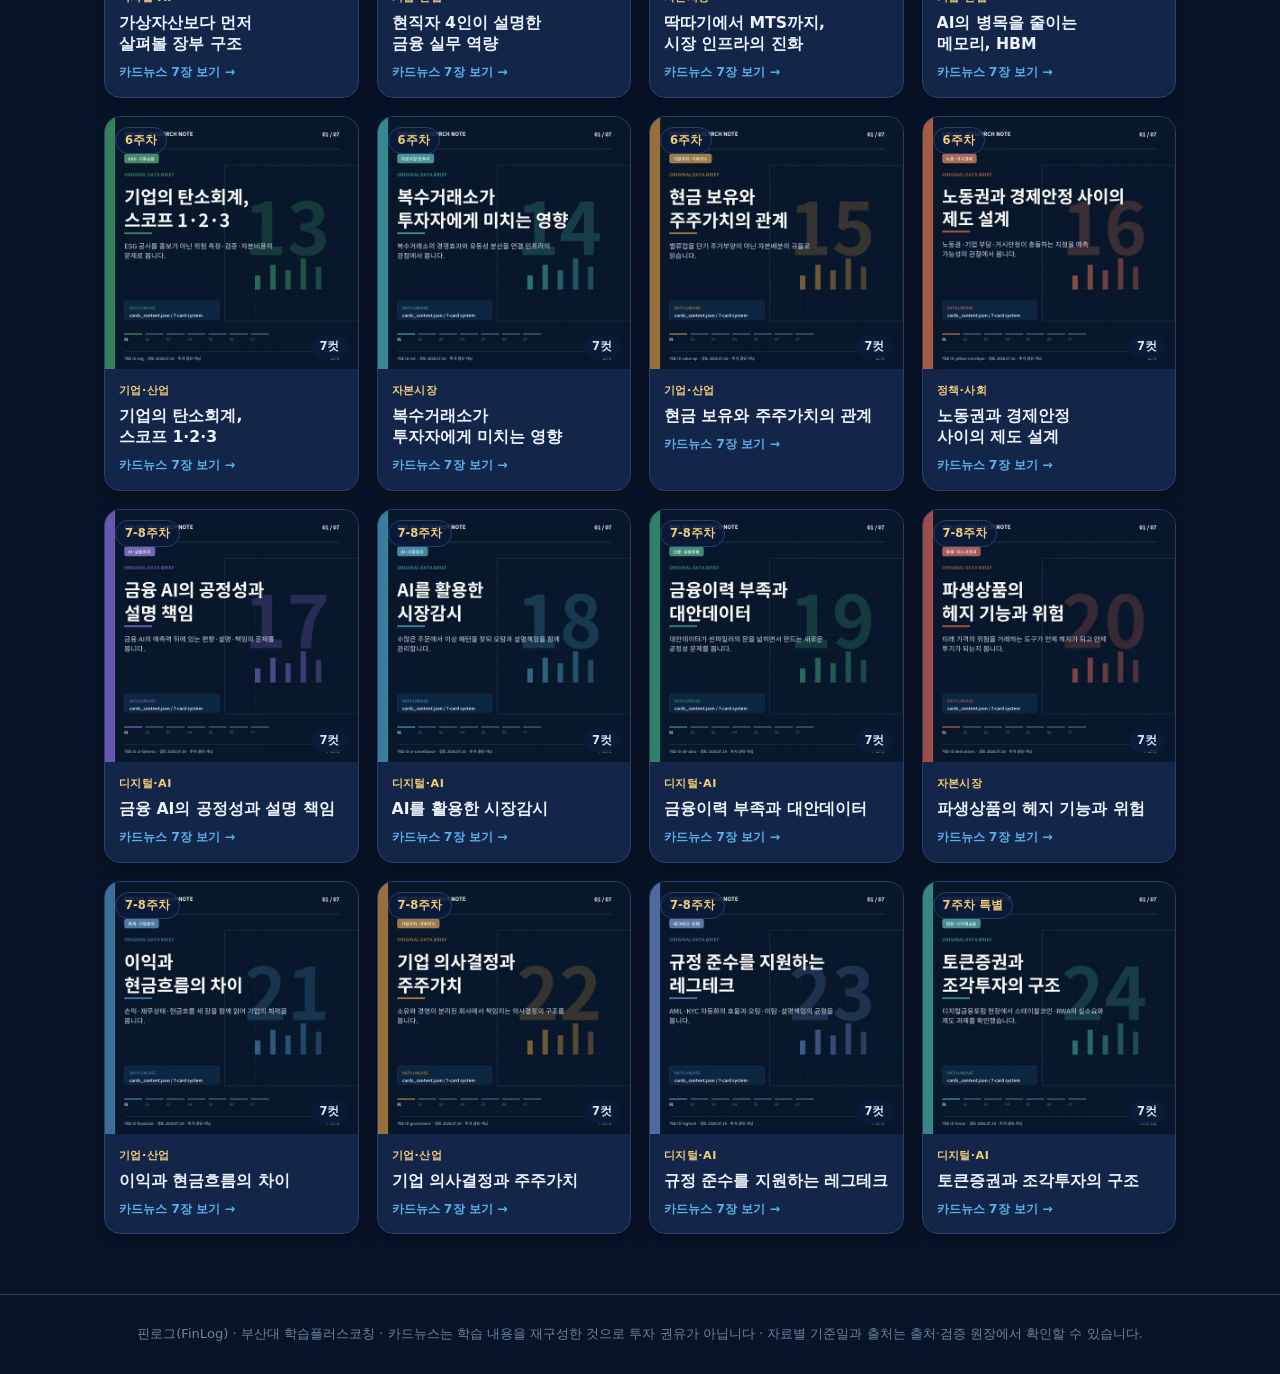
==== commit 8cf9e641: "Polish team story, navigation, and scroll performance" ====
--- a/cards.html
+++ b/cards.html
@@ -80,6 +80,7 @@
 <body class="finlog-classic" data-finlog-enhancement-page="cards">
 <nav><div class="wrap">
   <a class="logo" href="index.html"><img src="assets/images/brand/finlog-mark-small.png" alt="FinLog" style="height:1.35em;width:1.35em;border-radius:50%;vertical-align:middle;margin-right:7px" width="46" height="46" decoding="async">Fin<b>Log</b></a>
+  <a class="l ext" href="team.html">팀 소개</a>
   <a class="l ext" href="chatbot.html">금융 챗봇</a>
   <a class="l ext" href="forum.html">포럼 리포트</a>
   <a class="l ext" href="translator.html">번역 과정</a>
@@ -110,7 +111,7 @@
   <div class="ttl" id="lbTtl"></div>
   <div class="stage">
     <button class="nav prev" id="lbPrev" aria-label="이전">&#8249;</button>
-      <img id="lbImg" alt="카드뉴스" decoding="async">
+      <img id="lbImg" alt="카드뉴스" width="1080" height="1080" decoding="async">
     <button class="nav next" id="lbNext" aria-label="다음">&#8250;</button>
   </div>
   <div class="bar"><span id="lbCnt">1 / 7</span><div class="dots" id="lbDots"></div></div>
--- a/assets/site-upgrade.css
+++ b/assets/site-upgrade.css
@@ -48,12 +48,49 @@
   position: fixed;
   inset: 0 auto auto 0;
   z-index: 100001;
-  width: 0;
+  width: 100%;
   height: 3px;
   pointer-events: none;
   background: linear-gradient(90deg, #5bb0e8, #f0cd7a);
-  box-shadow: 0 0 14px rgba(91, 176, 232, .55);
-}
+  transform: scaleX(0);
+  transform-origin: left center;
+  will-change: transform;
+}
+
+/* The shared mini navigation stays in document flow so it never covers page content. */
+.finlog-classic .pillnav {
+  position: sticky !important;
+  top: 0 !important;
+  right: auto !important;
+  left: auto !important;
+  transform: none !important;
+  width: 100% !important;
+  max-width: none !important;
+  min-height: 52px;
+  margin: 0 !important;
+  padding: 5px 10px !important;
+  justify-content: center;
+  overflow-x: auto !important;
+  border-right: 0 !important;
+  border-left: 0 !important;
+  border-radius: 0 !important;
+  background: #081a35 !important;
+  box-shadow: none !important;
+  backdrop-filter: none !important;
+  -webkit-backdrop-filter: none !important;
+  scrollbar-width: none;
+}
+
+.finlog-classic .pillnav::-webkit-scrollbar { display: none; }
+
+.finlog-classic > nav,
+.finlog-classic .sitebar,
+.finlog-classic .toc {
+  backdrop-filter: none !important;
+  -webkit-backdrop-filter: none !important;
+}
+
+.finlog-classic .toc { top: 52px !important; }
 
 img[data-finlog-image] {
   transition: opacity .22s ease, filter .22s ease, transform .28s ease;
@@ -177,6 +214,8 @@
 }
 
 @media (max-width: 700px) {
+  .finlog-classic .pillnav { justify-content: flex-start; }
+
   .finlog-image-viewer {
     width: 100vw;
     height: 100dvh;
--- a/assets/finlog-lab.css
+++ b/assets/finlog-lab.css
@@ -129,6 +129,7 @@
 .finlog-lab .logo b { color: var(--lab-cyan) !important; }
 .finlog-lab .logo img { border: 1px solid var(--lab-line) !important; box-shadow: 0 0 0 3px rgba(98, 215, 255, .05); }
 [data-finlog-page="index"] > nav a[href^="#"] { display: none; }
+[data-finlog-enhancement-page="index"] > nav a[href^="#"] { display: none; }
 
 /* Shared editorial surfaces */
 [data-finlog-page="index"] section { position: relative; }
@@ -1161,15 +1162,15 @@
 
 /* Album focus: each real activity image settles into focus as it enters the story. */
 .lab-is-ready[data-finlog-enhancement-page="index"] .album-shot {
-  opacity: .42;
-  transform: translateY(22px);
-  transition: opacity .58s ease var(--album-delay, 0ms), transform .68s cubic-bezier(.2, .72, .2, 1) var(--album-delay, 0ms);
+  opacity: .64;
+  transform: translateY(12px);
+  transition: opacity .34s ease var(--album-delay, 0ms), transform .38s cubic-bezier(.2, .72, .2, 1) var(--album-delay, 0ms);
 }
 
 .lab-is-ready[data-finlog-enhancement-page="index"] .album-shot img {
-  filter: saturate(.76) blur(1.7px);
-  transform: scale(1.035);
-  transition: filter .72s ease var(--album-delay, 0ms), transform .78s cubic-bezier(.2, .72, .2, 1) var(--album-delay, 0ms);
+  filter: none;
+  transform: none;
+  transition: transform .24s ease;
 }
 
 .lab-is-ready[data-finlog-enhancement-page="index"] .album-shot.is-in-view {
@@ -1183,6 +1184,6 @@
 }
 
 .lab-is-ready[data-finlog-enhancement-page="index"] .album-shot.is-in-view:hover img {
-  filter: saturate(1.04) contrast(1.02);
-  transform: scale(1.025);
-}
+  filter: none;
+  transform: scale(1.012);
+}
